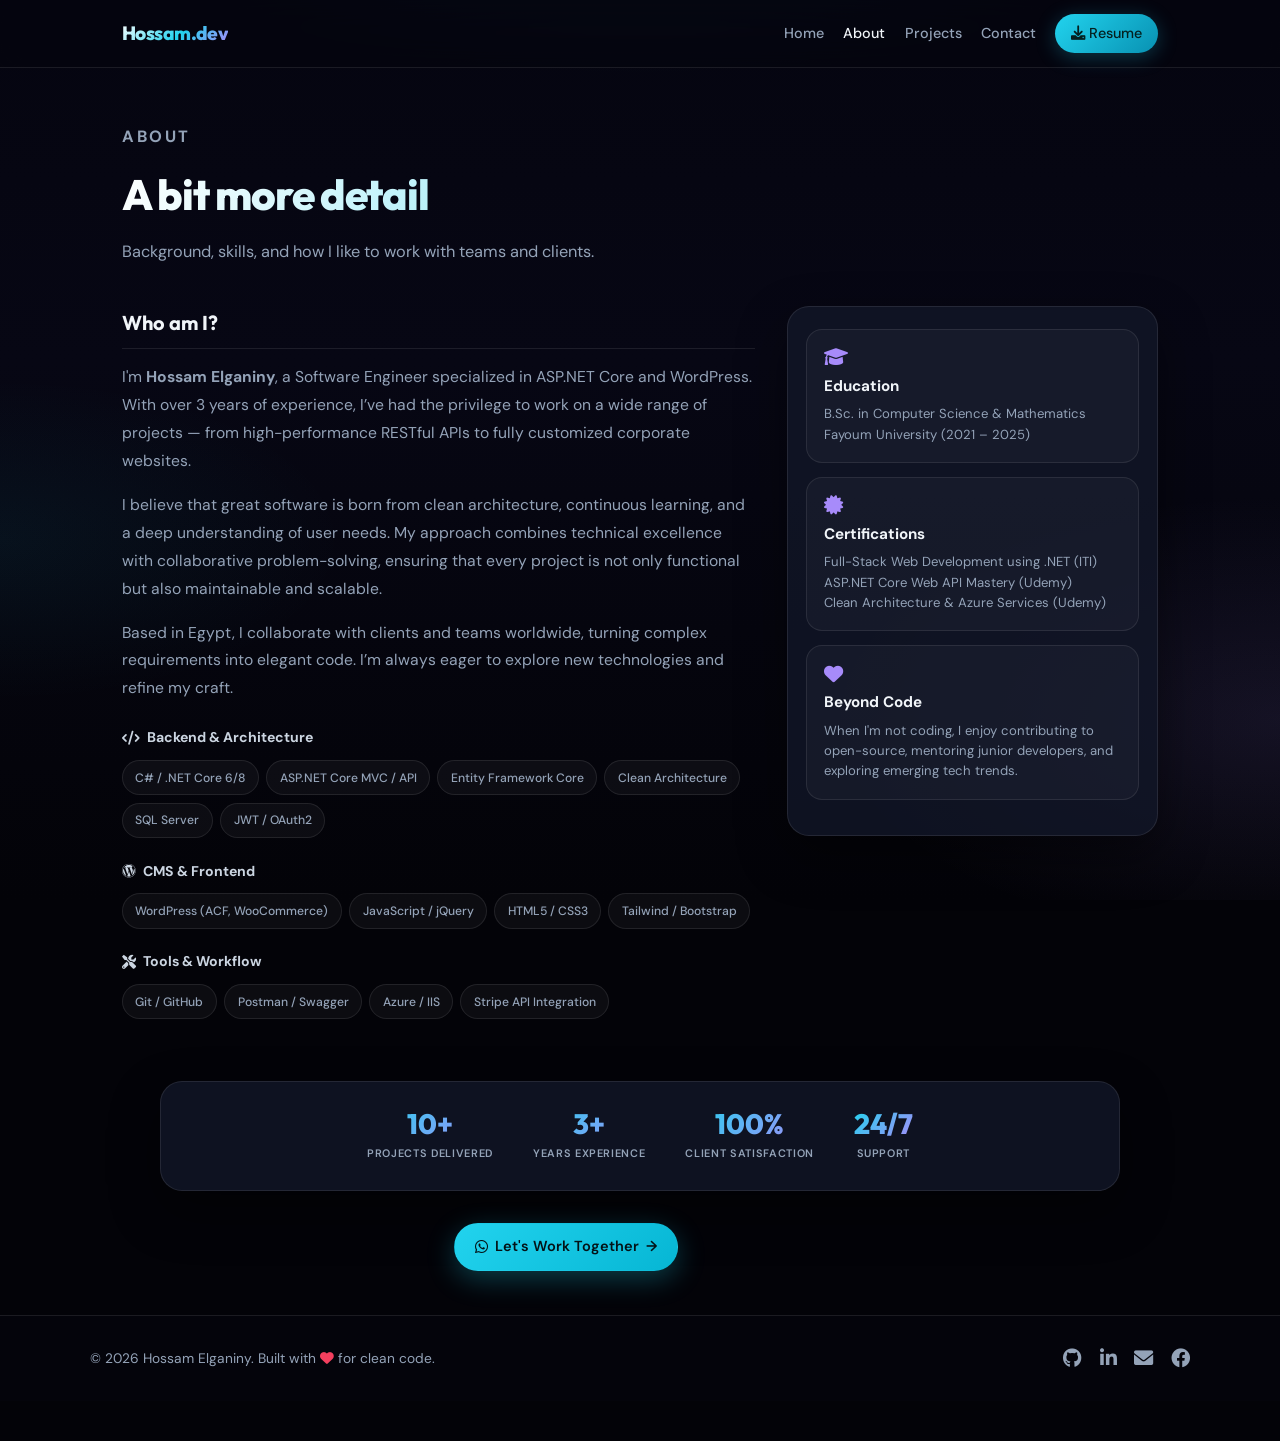
==== about.html @ ca4c798a "Add animations and canvas background effects with responsive styles - Implement scroll-triggered rev" ====
<!DOCTYPE html>
<html lang="en">
<head>
  <meta charset="UTF-8">
  <meta name="viewport" content="width=device-width, initial-scale=1.0, viewport-fit=cover">
  <title>Hossam Elganiny | About Me – Software Engineer</title>
  <link href="https://fonts.googleapis.com/css2?family=DM+Sans:ital,opsz,wght@0,9..40,400;0,9..40,500;0,9..40,600;0,9..40,700&family=Outfit:wght@400;500;600;700;800&display=swap" rel="stylesheet">
  <link rel="stylesheet" href="https://cdnjs.cloudflare.com/ajax/libs/font-awesome/6.0.0-beta3/css/all.min.css">
  <link rel="stylesheet" href="styles.css">
</head>
<body>

<div id="ambient-layer">
  <canvas id="bg-canvas" aria-hidden="true"></canvas>
  <div class="ambient-gradient"></div>
</div>

<!-- Navigation Bar -->
<nav class="navbar" aria-label="Main">
  <div class="nav-container">
    <div class="logo"><a href="index.html">Hossam.dev</a></div>
    <div class="nav-links">
      <a href="index.html">Home</a>
      <a href="about.html" class="active">About</a>
      <a href="index.html#projects">Projects</a>
      <a href="index.html#contact">Contact</a>
      <a href="#" class="resume-btn" id="resumeNavBtn"><i class="fas fa-download" aria-hidden="true"></i> Resume</a>
    </div>
  </div>
</nav>

<main>

<!-- Page Header -->
<header class="page-header shell reveal">
  <p class="hero-kicker">About</p>
  <h1>A bit more detail</h1>
  <p>Background, skills, and how I like to work with teams and clients.</p>
</header>

<!-- Main About Section (Split Layout) -->
<div class="about-page-wrap shell reveal">
  <div class="about-text">
    <h2>Who am I?</h2>
    <p>I'm <strong>Hossam Elganiny</strong>, a Software Engineer specialized in ASP.NET Core and WordPress. With over 3 years of experience, I’ve had the privilege to work on a wide range of projects — from high-performance RESTful APIs to fully customized corporate websites.</p>
    <p>I believe that great software is born from clean architecture, continuous learning, and a deep understanding of user needs. My approach combines technical excellence with collaborative problem-solving, ensuring that every project is not only functional but also maintainable and scalable.</p>
    <p>Based in Egypt, I collaborate with clients and teams worldwide, turning complex requirements into elegant code. I’m always eager to explore new technologies and refine my craft.</p>
    
    <div class="skills-section">
      <div class="skill-category">
        <h3><i class="fas fa-code"></i> Backend & Architecture</h3>
        <div class="skill-tags">
          <span class="skill-tag">C# / .NET Core 6/8</span>
          <span class="skill-tag">ASP.NET Core MVC / API</span>
          <span class="skill-tag">Entity Framework Core</span>
          <span class="skill-tag">Clean Architecture</span>
          <span class="skill-tag">SQL Server</span>
          <span class="skill-tag">JWT / OAuth2</span>
        </div>
      </div>
      <div class="skill-category">
        <h3><i class="fab fa-wordpress"></i> CMS & Frontend</h3>
        <div class="skill-tags">
          <span class="skill-tag">WordPress (ACF, WooCommerce)</span>
          <span class="skill-tag">JavaScript / jQuery</span>
          <span class="skill-tag">HTML5 / CSS3</span>
          <span class="skill-tag">Tailwind / Bootstrap</span>
        </div>
      </div>
      <div class="skill-category">
        <h3><i class="fas fa-tools"></i> Tools & Workflow</h3>
        <div class="skill-tags">
          <span class="skill-tag">Git / GitHub</span>
          <span class="skill-tag">Postman / Swagger</span>
          <span class="skill-tag">Azure / IIS</span>
          <span class="skill-tag">Stripe API Integration</span>
        </div>
      </div>
    </div>
  </div>

  <!-- Sidebar (Quick Info) -->
  <div class="about-sidebar">
    <div class="info-card">
      <i class="fas fa-graduation-cap"></i>
      <h4>Education</h4>
      <p>B.Sc. in Computer Science & Mathematics<br>Fayoum University (2021 – 2025)</p>
    </div>
    <div class="info-card">
      <i class="fas fa-certificate"></i>
      <h4>Certifications</h4>
      <p>Full-Stack Web Development using .NET (ITI)<br>ASP.NET Core Web API Mastery (Udemy)<br>Clean Architecture & Azure Services (Udemy)</p>
    </div>
    <div class="info-card">
      <i class="fas fa-heart"></i>
      <h4>Beyond Code</h4>
      <p>When I'm not coding, I enjoy contributing to open-source, mentoring junior developers, and exploring emerging tech trends.</p>
    </div>
  </div>
</div>

<!-- Stats -->
<div class="shell reveal">
<div class="stats-about">
  <div class="stat-about-item"><span class="stat-number">10+</span><div class="stat-label">Projects Delivered</div></div>
  <div class="stat-about-item"><span class="stat-number">3+</span><div class="stat-label">Years Experience</div></div>
  <div class="stat-about-item"><span class="stat-number">100%</span><div class="stat-label">Client Satisfaction</div></div>
  <div class="stat-about-item"><span class="stat-number">24/7</span><div class="stat-label">Support</div></div>
</div>
</div>

<!-- Call to Action -->
<div class="cta-about shell reveal">
  <a href="https://wa.me/+201200396844" class="btn btn-primary" target="_blank" rel="noopener noreferrer"><i class="fab fa-whatsapp" aria-hidden="true"></i> Let's Work Together <span aria-hidden="true">→</span></a>
</div>

<!-- Footer -->
<footer class="footer-minimal">
  <div class="footer-content">
    <p>© 2026 Hossam Elganiny. Built with <i class="fas fa-heart" style="color:#f43f5e;" aria-hidden="true"></i> for clean code.</p>
    <div class="social-links">
      <a href="https://github.com/hossamElgainy" target="_blank"><i class="fab fa-github"></i></a>
      <a href="https://www.linkedin.com/in/hossamelganiny/" target="_blank"><i class="fab fa-linkedin-in"></i></a>
      <a href="mailto:hossamelsayed676@gmail.com"><i class="fas fa-envelope"></i></a>
      <a href="https://web.facebook.com/hossam.elganiny.56" target="_blank"><i class="fab fa-facebook"></i></a>
    </div>
  </div>
</footer>

</main>

<script>
  document.getElementById('resumeNavBtn')?.addEventListener('click', (e) => {
    e.preventDefault();
    alert("Resume download would start here. (Add your PDF file)");
  });
</script>
<script src="canvas-bg.js" defer></script>
<script src="animations.js" defer></script>
</body>
</html>
---- styles.css ----
/* ===== Dark portfolio + canvas ambient + motion ===== */
:root {
  --void: #030308;
  --bg: #06060f;
  --bg-elevated: #0c1020;
  --surface: rgba(255, 255, 255, 0.04);
  --surface-strong: rgba(18, 22, 40, 0.82);
  --border: rgba(255, 255, 255, 0.09);
  --border-glow: rgba(56, 189, 248, 0.28);
  --text: #f1f5f9;
  --text-body: #cbd5e1;
  --text-muted: #94a3b8;
  --accent: #22d3ee;
  --accent-2: #a78bfa;
  --accent-hover: #06b6d4;
  --accent-dim: rgba(34, 211, 238, 0.12);
  --danger: #fb7185;
  --radius: 16px;
  --radius-lg: 22px;
  --radius-xl: 28px;
  --radius-pill: 999px;
  --font-display: "Outfit", system-ui, sans-serif;
  --font-sans: "DM Sans", system-ui, sans-serif;
  --max-page: 1100px;
  --max-wide: 1180px;
  --section-pad: clamp(3rem, 8vw, 5rem);
  --ease-out: cubic-bezier(0.22, 1, 0.36, 1);
  --shadow-glass: 0 20px 50px rgba(0, 0, 0, 0.45);
}

*,
*::before,
*::after {
  margin: 0;
  padding: 0;
  box-sizing: border-box;
}

html {
  scroll-behavior: smooth;
}

@media (prefers-reduced-motion: reduce) {
  html {
    scroll-behavior: auto;
  }
}

body {
  font-family: var(--font-sans);
  color: var(--text-body);
  line-height: 1.65;
  font-size: 16px;
  overflow-x: hidden;
  min-height: 100vh;
  padding-bottom: 2.5rem;
  background: var(--void);
  -webkit-font-smoothing: antialiased;
}

/* Ambient stack: canvas + vignette (below all UI) */
#ambient-layer {
  position: fixed;
  inset: 0;
  z-index: 0;
  pointer-events: none;
  overflow: hidden;
}

#bg-canvas {
  display: block;
  width: 100%;
  height: 100%;
}

.ambient-gradient {
  position: absolute;
  inset: 0;
  background:
    radial-gradient(ellipse 100% 70% at 50% -30%, rgba(34, 211, 238, 0.14), transparent 55%),
    radial-gradient(ellipse 70% 50% at 100% 80%, rgba(167, 139, 250, 0.1), transparent 50%),
    radial-gradient(ellipse 60% 40% at 0% 60%, rgba(34, 211, 238, 0.06), transparent 45%),
    linear-gradient(180deg, #050510 0%, #070714 40%, #030308 100%);
}

body > *:not(#ambient-layer) {
  position: relative;
  z-index: 1;
}

::-webkit-scrollbar {
  width: 9px;
}
::-webkit-scrollbar-track {
  background: #0c0c14;
}
::-webkit-scrollbar-thumb {
  background: #334155;
  border-radius: 8px;
}
::-webkit-scrollbar-thumb:hover {
  background: #475569;
}

:focus-visible {
  outline: 2px solid var(--accent);
  outline-offset: 3px;
}

.visually-hidden {
  position: absolute;
  width: 1px;
  height: 1px;
  padding: 0;
  margin: -1px;
  overflow: hidden;
  clip: rect(0, 0, 0, 0);
  white-space: nowrap;
  border: 0;
}

.shell {
  max-width: var(--max-page);
  margin: 0 auto;
  padding-left: clamp(1.15rem, 4vw, 2rem);
  padding-right: clamp(1.15rem, 4vw, 2rem);
}

/* ---------- Scroll reveal ---------- */
.reveal {
  opacity: 0;
  transform: translate3d(0, 36px, 0) scale(0.985);
  filter: blur(8px);
  transition:
    opacity 0.85s var(--ease-out),
    transform 0.85s var(--ease-out),
    filter 0.65s var(--ease-out);
  will-change: opacity, transform, filter;
}

.reveal.is-visible {
  opacity: 1;
  transform: translate3d(0, 0, 0) scale(1);
  filter: blur(0);
}

@media (prefers-reduced-motion: reduce) {
  .reveal {
    opacity: 1;
    transform: none;
    filter: none;
    transition: none;
  }
}

/* ---------- Nav ---------- */
.navbar {
  position: sticky;
  top: 0;
  z-index: 100;
  background: rgba(6, 6, 15, 0.65);
  backdrop-filter: blur(16px);
  -webkit-backdrop-filter: blur(16px);
  border-bottom: 1px solid var(--border);
  transition: background 0.35s ease, box-shadow 0.35s ease, border-color 0.35s ease;
}

.navbar.navbar--scrolled {
  background: rgba(5, 5, 12, 0.88);
  box-shadow: 0 12px 40px rgba(0, 0, 0, 0.35);
  border-bottom-color: rgba(255, 255, 255, 0.06);
}

.nav-container {
  max-width: var(--max-page);
  margin: 0 auto;
  padding: 0.9rem clamp(1.15rem, 4vw, 2rem);
  display: flex;
  justify-content: space-between;
  align-items: center;
  flex-wrap: wrap;
  gap: 0.75rem;
}

.logo a {
  font-family: var(--font-display);
  font-size: 1.2rem;
  font-weight: 800;
  letter-spacing: -0.03em;
  background: linear-gradient(135deg, #fff 0%, var(--accent) 55%, var(--accent-2) 100%);
  -webkit-background-clip: text;
  background-clip: text;
  color: transparent;
  text-decoration: none;
}

.logo a:hover {
  filter: brightness(1.08);
}

.nav-links {
  display: flex;
  gap: 0.25rem 1.2rem;
  align-items: center;
  flex-wrap: wrap;
}

.nav-links a {
  color: var(--text-muted);
  text-decoration: none;
  font-weight: 500;
  font-size: 0.9rem;
  transition: color 0.2s ease;
}

.nav-links a:hover,
.nav-links a.active {
  color: var(--text);
}

.resume-btn {
  background: linear-gradient(135deg, var(--accent), #0891b2);
  padding: 0.45rem 1rem;
  border-radius: var(--radius-pill);
  color: #04201f !important;
  font-weight: 700;
  font-size: 0.82rem;
  box-shadow: 0 4px 20px rgba(34, 211, 238, 0.25);
  transition: transform 0.2s ease, filter 0.2s ease;
}

.resume-btn:hover {
  filter: brightness(1.08);
  transform: translateY(-1px);
}

/* ---------- Sections ---------- */
.page-section {
  padding: var(--section-pad) 0;
}

.page-section--alt {
  background: linear-gradient(180deg, rgba(255, 255, 255, 0.02), transparent);
  border-top: 1px solid var(--border);
  border-bottom: 1px solid var(--border);
}

.page-section--hero {
  padding: clamp(2.75rem, 9vw, 5rem) 0 clamp(2rem, 6vw, 3.5rem);
}

.section-head {
  margin-bottom: 1.85rem;
  max-width: 40rem;
}

.section-head h2 {
  font-family: var(--font-display);
  font-size: clamp(1.4rem, 2.8vw, 1.85rem);
  font-weight: 700;
  letter-spacing: -0.03em;
  color: var(--text);
  margin-bottom: 0.5rem;
}

.section-desc {
  font-size: 1rem;
  color: var(--text-muted);
  line-height: 1.65;
}

/* ---------- Hero ---------- */
.hero-modern {
  position: relative;
  border-bottom: 1px solid var(--border);
  animation: hero-enter 0.9s var(--ease-out) both;
}

@keyframes hero-enter {
  from {
    opacity: 0;
    transform: translate3d(0, 24px, 0);
    filter: blur(6px);
  }
  to {
    opacity: 1;
    transform: translate3d(0, 0, 0);
    filter: blur(0);
  }
}

@media (prefers-reduced-motion: reduce) {
  .hero-modern {
    animation: none;
  }
}

.hero-modern::after {
  content: "";
  position: absolute;
  left: 50%;
  bottom: 0;
  transform: translateX(-50%);
  width: min(90%, 520px);
  height: 1px;
  background: linear-gradient(90deg, transparent, var(--border-glow), transparent);
  opacity: 0.8;
}

.hero-inner {
  display: flex;
  flex-direction: column;
  gap: clamp(1.75rem, 4vw, 2.75rem);
}

.hero-kicker {
  font-size: 0.75rem;
  font-weight: 700;
  letter-spacing: 0.16em;
  text-transform: uppercase;
  color: var(--accent);
  margin-bottom: 0.75rem;
  animation: pulse-soft 3.5s ease-in-out infinite;
}

@keyframes pulse-soft {
  0%,
  100% {
    opacity: 0.85;
  }
  50% {
    opacity: 1;
  }
}

@media (prefers-reduced-motion: reduce) {
  .hero-kicker {
    animation: none;
  }
}

.hero-content {
  max-width: 38rem;
}

.hero-content h1 {
  font-family: var(--font-display);
  font-size: clamp(2.15rem, 6vw, 3.15rem);
  font-weight: 800;
  line-height: 1.08;
  letter-spacing: -0.04em;
  margin-bottom: 0.75rem;
  background: linear-gradient(120deg, #ffffff 0%, #cffafe 35%, #e9d5ff 90%);
  -webkit-background-clip: text;
  background-clip: text;
  color: transparent;
}

.wave {
  display: inline-block;
  animation: wave-animation 2.4s ease-in-out infinite;
}

@keyframes wave-animation {
  0% {
    transform: rotate(0deg);
  }
  25% {
    transform: rotate(14deg);
  }
  50% {
    transform: rotate(-8deg);
  }
  75% {
    transform: rotate(6deg);
  }
  100% {
    transform: rotate(0deg);
  }
}

@media (prefers-reduced-motion: reduce) {
  .wave {
    animation: none;
  }
}

.title-highlight {
  font-size: clamp(1.02rem, 2vw, 1.2rem);
  color: var(--text-body);
  font-weight: 500;
  margin-bottom: 1rem;
  max-width: 34rem;
}

.hero-description {
  font-size: 1.02rem;
  color: var(--text-muted);
  max-width: 36rem;
  margin-bottom: 1.6rem;
  line-height: 1.75;
}

.cta-group {
  display: flex;
  gap: 0.65rem;
  flex-wrap: wrap;
  align-items: center;
}

.btn {
  padding: 0.7rem 1.25rem;
  border-radius: var(--radius-pill);
  font-weight: 600;
  text-decoration: none;
  transition: transform 0.2s ease, box-shadow 0.25s ease, border-color 0.2s ease, background 0.2s ease;
  display: inline-flex;
  align-items: center;
  gap: 0.45rem;
  cursor: pointer;
  border: 1px solid transparent;
  font-family: inherit;
  font-size: 0.91rem;
}

.btn-primary {
  background: linear-gradient(135deg, var(--accent), #06b6d4);
  color: #041216;
  box-shadow: 0 8px 28px rgba(34, 211, 238, 0.28);
}

.btn-primary:hover {
  transform: translateY(-2px);
  box-shadow: 0 14px 36px rgba(34, 211, 238, 0.35);
}

.btn-secondary {
  background: var(--surface-strong);
  color: var(--text);
  border-color: var(--border);
  backdrop-filter: blur(10px);
}

.btn-secondary:hover {
  border-color: var(--border-glow);
  color: var(--accent);
}

.stats-bar {
  display: grid;
  grid-template-columns: repeat(3, 1fr);
  gap: 0.85rem;
  max-width: 38rem;
}

.stat-item {
  background: var(--surface);
  border: 1px solid var(--border);
  border-radius: var(--radius);
  padding: 1rem 1.05rem;
  backdrop-filter: blur(12px);
  transition: border-color 0.25s ease, transform 0.25s ease;
}

.stat-item:hover {
  border-color: rgba(34, 211, 238, 0.35);
  transform: translateY(-2px);
}

.stat-number {
  font-family: var(--font-display);
  font-size: 1.55rem;
  font-weight: 800;
  background: linear-gradient(135deg, var(--accent), var(--accent-2));
  -webkit-background-clip: text;
  background-clip: text;
  color: transparent;
  display: block;
  line-height: 1.15;
}

.stat-label {
  font-size: 0.68rem;
  font-weight: 600;
  color: var(--text-muted);
  letter-spacing: 0.08em;
  text-transform: uppercase;
  margin-top: 0.35rem;
}

/* ---------- Filters & projects ---------- */
.filters {
  display: flex;
  flex-wrap: wrap;
  gap: 0.5rem;
  margin-bottom: 1.5rem;
}

.filter-btn {
  background: var(--surface-strong);
  padding: 0.45rem 0.95rem;
  font-size: 0.82rem;
  font-weight: 600;
  border-radius: var(--radius-pill);
  color: var(--text-muted);
  cursor: pointer;
  transition: background 0.2s ease, color 0.2s ease, border-color 0.2s ease, transform 0.15s ease;
  font-family: inherit;
  border: 1px solid var(--border);
}

.filter-btn i {
  margin-right: 0.35rem;
}

.filter-btn.active {
  background: var(--accent-dim);
  color: var(--accent);
  border-color: rgba(34, 211, 238, 0.45);
  box-shadow: 0 0 24px rgba(34, 211, 238, 0.12);
}

.filter-btn:hover:not(.active) {
  color: var(--text);
  border-color: rgba(255, 255, 255, 0.14);
}

.projects-grid {
  display: grid;
  grid-template-columns: repeat(auto-fill, minmax(272px, 1fr));
  gap: 1.25rem;
}

.project-card {
  background: var(--surface-strong);
  border-radius: var(--radius-lg);
  overflow: hidden;
  border: 1px solid var(--border);
  transition: transform 0.3s var(--ease-out), box-shadow 0.35s ease, border-color 0.25s ease;
  cursor: pointer;
  backdrop-filter: blur(14px);
  box-shadow: var(--shadow-glass);
}

.project-card:hover {
  transform: translateY(-6px);
  border-color: rgba(34, 211, 238, 0.35);
  box-shadow: 0 24px 60px rgba(0, 0, 0, 0.55), 0 0 0 1px rgba(34, 211, 238, 0.12);
}

.card-img {
  width: 100%;
  height: 200px;
  object-fit: cover;
  transition: transform 0.45s var(--ease-out);
}

.project-card:hover .card-img {
  transform: scale(1.05);
}

.card-info {
  padding: 1.05rem 1.1rem 1.15rem;
}

.project-header {
  display: flex;
  justify-content: space-between;
  align-items: flex-start;
  flex-wrap: wrap;
  gap: 0.5rem;
  margin-bottom: 0.35rem;
}

.card-info h3 {
  font-family: var(--font-display);
  font-size: 1.12rem;
  font-weight: 700;
  letter-spacing: -0.02em;
  color: var(--text);
}

.project-bio {
  color: var(--text-muted);
  font-size: 0.86rem;
  line-height: 1.55;
  margin: 0.45rem 0 0.9rem;
}

.card-footer {
  display: flex;
  justify-content: flex-start;
}

.project-demo-btn {
  background: transparent;
  border: none;
  color: var(--accent);
  font-weight: 600;
  display: inline-flex;
  align-items: center;
  gap: 0.35rem;
  cursor: pointer;
  padding: 0.35rem 0;
  font-size: 0.84rem;
  transition: gap 0.2s ease, color 0.2s ease;
  font-family: inherit;
}

.project-demo-btn:hover {
  color: var(--text);
  gap: 0.55rem;
}

.category-tags {
  display: flex;
  flex-wrap: wrap;
  gap: 0.35rem;
}

.cat-badge {
  background: rgba(255, 255, 255, 0.05);
  padding: 0.22rem 0.55rem;
  border-radius: var(--radius-pill);
  font-size: 0.62rem;
  font-weight: 700;
  letter-spacing: 0.06em;
  text-transform: uppercase;
  color: var(--text-muted);
  border: 1px solid var(--border);
}

.cat-badge.wordpress {
  border-left: 2px solid #fb923c;
}

.empty-state {
  grid-column: 1 / -1;
  text-align: center;
  padding: 3rem 1rem;
  color: var(--text-muted);
  font-size: 0.95rem;
}

/* ---------- About (home) ---------- */
.about-text p {
  font-size: 1.02rem;
  color: var(--text-muted);
  margin-bottom: 1rem;
  line-height: 1.78;
  max-width: 42rem;
}

.tech-stack {
  display: flex;
  flex-wrap: wrap;
  gap: 0.5rem;
  margin-top: 1.35rem;
}

.tech-stack span {
  background: var(--surface);
  padding: 0.38rem 0.85rem;
  border-radius: var(--radius-pill);
  font-size: 0.78rem;
  font-weight: 500;
  color: var(--text-body);
  border: 1px solid var(--border);
}

/* ---------- CTA ---------- */
.cta-card {
  background: linear-gradient(145deg, rgba(34, 211, 238, 0.08), rgba(167, 139, 250, 0.06));
  border-radius: var(--radius-xl);
  padding: clamp(1.65rem, 4vw, 2.15rem) clamp(1.35rem, 3vw, 1.85rem);
  border: 1px solid rgba(255, 255, 255, 0.1);
  box-shadow: var(--shadow-glass);
  backdrop-filter: blur(16px);
  position: relative;
  overflow: hidden;
}

.cta-card::before {
  content: "";
  position: absolute;
  inset: -40% -20%;
  background: radial-gradient(circle at 30% 30%, rgba(34, 211, 238, 0.15), transparent 45%);
  pointer-events: none;
}

.cta-card h3,
.cta-card p,
.cta-card .cta-actions {
  position: relative;
  z-index: 1;
}

.cta-card h3 {
  font-family: var(--font-display);
  font-size: clamp(1.25rem, 2.6vw, 1.55rem);
  font-weight: 700;
  margin-bottom: 0.5rem;
  color: var(--text);
}

.cta-card p {
  font-size: 0.98rem;
  color: var(--text-muted);
  margin-bottom: 1.2rem;
  line-height: 1.65;
  max-width: 30rem;
}

.cta-actions {
  display: flex;
  gap: 0.65rem;
  flex-wrap: wrap;
}

.btn-outline-light {
  background: rgba(0, 0, 0, 0.25);
  border: 1px solid var(--border);
  color: var(--text);
}

.btn-outline-light:hover {
  border-color: var(--accent);
  color: var(--accent);
}

/* ---------- About page ---------- */
.page-header {
  padding-top: clamp(2rem, 6vw, 3.5rem);
  padding-bottom: 0.5rem;
}

.page-header h1 {
  font-family: var(--font-display);
  font-size: clamp(1.85rem, 4.5vw, 2.65rem);
  font-weight: 800;
  letter-spacing: -0.03em;
  margin-bottom: 0.6rem;
  background: linear-gradient(120deg, #fff, var(--accent));
  -webkit-background-clip: text;
  background-clip: text;
  color: transparent;
}

.page-header p {
  color: var(--text-muted);
  font-size: 1.02rem;
  max-width: 38rem;
  line-height: 1.65;
}

.page-header .hero-kicker {
  margin-bottom: 0.55rem;
}

.about-page-wrap {
  margin: 2rem auto 2.5rem;
  display: flex;
  flex-wrap: wrap;
  gap: 2rem;
  align-items: flex-start;
}

.about-page-wrap .about-text {
  flex: 2;
  min-width: 280px;
}

.about-page-wrap .about-text h2 {
  font-family: var(--font-display);
  font-size: 1.25rem;
  font-weight: 700;
  margin-bottom: 0.9rem;
  color: var(--text);
  padding-bottom: 0.55rem;
  border-bottom: 1px solid var(--border);
}

.about-page-wrap .about-text p {
  margin-bottom: 1rem;
  color: var(--text-muted);
  font-size: 0.98rem;
  line-height: 1.78;
}

.about-sidebar {
  flex: 1.05;
  min-width: 260px;
  background: var(--surface-strong);
  border-radius: var(--radius-lg);
  padding: 1.35rem 1.15rem;
  border: 1px solid var(--border);
  backdrop-filter: blur(14px);
  box-shadow: var(--shadow-glass);
}

.skills-section {
  margin-top: 1.5rem;
}

.skill-category {
  margin-bottom: 1.35rem;
}

.skill-category h3 {
  font-size: 0.88rem;
  font-weight: 700;
  margin-bottom: 0.65rem;
  display: flex;
  align-items: center;
  gap: 0.45rem;
  color: var(--text-body);
}

.skill-tags {
  display: flex;
  flex-wrap: wrap;
  gap: 0.45rem;
}

.skill-tag {
  background: rgba(255, 255, 255, 0.04);
  padding: 0.42rem 0.78rem;
  border-radius: var(--radius-pill);
  font-size: 0.76rem;
  font-weight: 500;
  transition: background 0.2s ease, color 0.2s ease, border-color 0.2s ease;
  border: 1px solid var(--border);
  color: var(--text-muted);
}

.skill-tag:hover {
  background: var(--accent-dim);
  color: var(--accent);
  border-color: rgba(34, 211, 238, 0.35);
}

.info-card {
  background: rgba(255, 255, 255, 0.03);
  border-radius: var(--radius);
  padding: 1.05rem;
  margin-bottom: 0.85rem;
  border: 1px solid var(--border);
  transition: border-color 0.25s ease, transform 0.2s ease;
}

.info-card:hover {
  border-color: rgba(167, 139, 250, 0.35);
  transform: translateY(-2px);
}

.info-card i {
  font-size: 1.2rem;
  color: var(--accent-2);
  margin-bottom: 0.45rem;
}

.info-card h4 {
  font-size: 0.95rem;
  margin-bottom: 0.35rem;
  font-weight: 700;
  color: var(--text);
}

.info-card p {
  font-size: 0.82rem;
  color: var(--text-muted);
  line-height: 1.55;
}

.stats-about {
  background: var(--surface-strong);
  border-radius: var(--radius-lg);
  padding: 1.65rem 1.35rem;
  margin: 0 auto 2rem;
  max-width: 960px;
  text-align: center;
  display: flex;
  justify-content: center;
  gap: clamp(1rem, 4vw, 2.5rem);
  flex-wrap: wrap;
  border: 1px solid var(--border);
  backdrop-filter: blur(12px);
  box-shadow: var(--shadow-glass);
}

.stat-about-item .stat-number {
  font-family: var(--font-display);
  font-size: 1.75rem;
  font-weight: 800;
  background: linear-gradient(135deg, var(--accent), var(--accent-2));
  -webkit-background-clip: text;
  background-clip: text;
  color: transparent;
}

.stat-about-item .stat-label {
  text-transform: uppercase;
  letter-spacing: 0.06em;
  font-size: 0.68rem;
  margin-top: 0.3rem;
  color: var(--text-muted);
}

.cta-about {
  text-align: center;
  margin: 0 1rem 2.75rem;
}

/* ---------- Footer ---------- */
.footer-minimal {
  background: rgba(5, 5, 12, 0.92);
  padding: 1.65rem clamp(1.15rem, 4vw, 2rem);
  border-top: 1px solid var(--border);
}

.footer-content {
  max-width: var(--max-page);
  margin: 0 auto;
  display: flex;
  justify-content: space-between;
  align-items: center;
  flex-wrap: wrap;
  gap: 1rem;
}

.footer-content p {
  color: var(--text-muted);
  font-size: 0.86rem;
}

.social-links {
  display: flex;
  gap: 1.1rem;
}

.social-links a {
  color: var(--text-muted);
  font-size: 1.2rem;
  transition: color 0.2s ease, transform 0.2s ease;
}

.social-links a:hover {
  color: var(--accent);
  transform: translateY(-2px);
}

/* ---------- Modal ---------- */
.modal-overlay {
  display: none;
  position: fixed;
  top: 0;
  left: 0;
  width: 100%;
  height: 100%;
  background-color: rgba(2, 4, 12, 0.72);
  backdrop-filter: blur(10px);
  justify-content: center;
  align-items: center;
  z-index: 1000;
  padding: 1.25rem;
}

.modal-container {
  background: linear-gradient(165deg, #0f1428, #0a0d18);
  border-radius: var(--radius-xl);
  max-width: 1060px;
  width: 92vw;
  max-height: 90vh;
  overflow-y: auto;
  overflow-x: hidden;
  border: 1px solid rgba(34, 211, 238, 0.22);
  box-shadow: 0 40px 100px rgba(0, 0, 0, 0.65), 0 0 0 1px rgba(255, 255, 255, 0.05);
  animation: modalIn 0.35s var(--ease-out);
}

@keyframes modalIn {
  from {
    opacity: 0;
    transform: translateY(16px) scale(0.98);
  }
  to {
    opacity: 1;
    transform: translateY(0) scale(1);
  }
}

@media (prefers-reduced-motion: reduce) {
  .modal-container {
    animation: none;
  }
}

.modal-header {
  display: flex;
  justify-content: space-between;
  align-items: center;
  padding: 1.15rem 1.35rem 0.75rem;
  border-bottom: 1px solid var(--border);
}

.modal-header h2 {
  font-family: var(--font-display);
  font-size: clamp(1.2rem, 2.6vw, 1.55rem);
  font-weight: 700;
  color: var(--text);
}

.close-modal {
  font-size: 1.85rem;
  line-height: 1;
  cursor: pointer;
  background: none;
  border: none;
  color: var(--text-muted);
  transition: color 0.2s ease, transform 0.2s ease;
}

.close-modal:hover {
  color: var(--danger);
  transform: rotate(90deg);
}

.modal-category {
  padding: 0.75rem 1.35rem 0;
  display: flex;
  gap: 0.45rem;
  flex-wrap: wrap;
}

.slider-area {
  padding: 1rem 1.35rem;
}

.slider-wrapper {
  position: relative;
  background: #050508;
  border-radius: var(--radius-lg);
  overflow: hidden;
  border: 1px solid var(--border);
}

.slider-img {
  width: 100%;
  height: 420px;
  object-fit: contain;
  background: #020206;
  display: block;
}

.slider-btn {
  position: absolute;
  top: 50%;
  transform: translateY(-50%);
  background: rgba(15, 20, 40, 0.92);
  border: 1px solid rgba(34, 211, 238, 0.35);
  font-size: 1.1rem;
  color: var(--text);
  padding: 0.55rem 0.8rem;
  cursor: pointer;
  border-radius: var(--radius-pill);
  transition: background 0.2s ease, border-color 0.2s ease, transform 0.2s ease, color 0.2s ease;
  z-index: 10;
  display: flex;
  align-items: center;
  justify-content: center;
}

.slider-btn.prev {
  left: 0.65rem;
}
.slider-btn.next {
  right: 0.65rem;
}

.slider-btn:hover {
  background: linear-gradient(135deg, var(--accent), #0891b2);
  border-color: transparent;
  color: #041216;
  transform: translateY(-50%) scale(1.04);
}

.image-counter {
  text-align: center;
  margin-top: 0.65rem;
  font-size: 0.8rem;
  color: var(--text-muted);
}

.modal-description {
  padding: 0.4rem 1.35rem 1.45rem;
  font-size: 0.96rem;
  color: var(--text-muted);
}

.modal-description p {
  background: rgba(255, 255, 255, 0.04);
  padding: 1.05rem 1.15rem;
  border-radius: var(--radius);
  border-left: 3px solid var(--accent-2);
  line-height: 1.68;
}

/* ---------- Responsive ---------- */
@media (max-width: 768px) {
  .nav-container {
    flex-direction: column;
    text-align: center;
  }

  .nav-links {
    justify-content: center;
  }

  .stats-bar {
    grid-template-columns: 1fr;
  }

  .projects-grid {
    grid-template-columns: 1fr;
  }

  .slider-img {
    height: auto;
    max-height: 56vh;
  }

  .slider-btn.prev {
    left: 0.35rem;
  }

  .slider-btn.next {
    right: 0.35rem;
  }

  .about-page-wrap {
    flex-direction: column;
  }

  .footer-content {
    justify-content: center;
    text-align: center;
  }
}
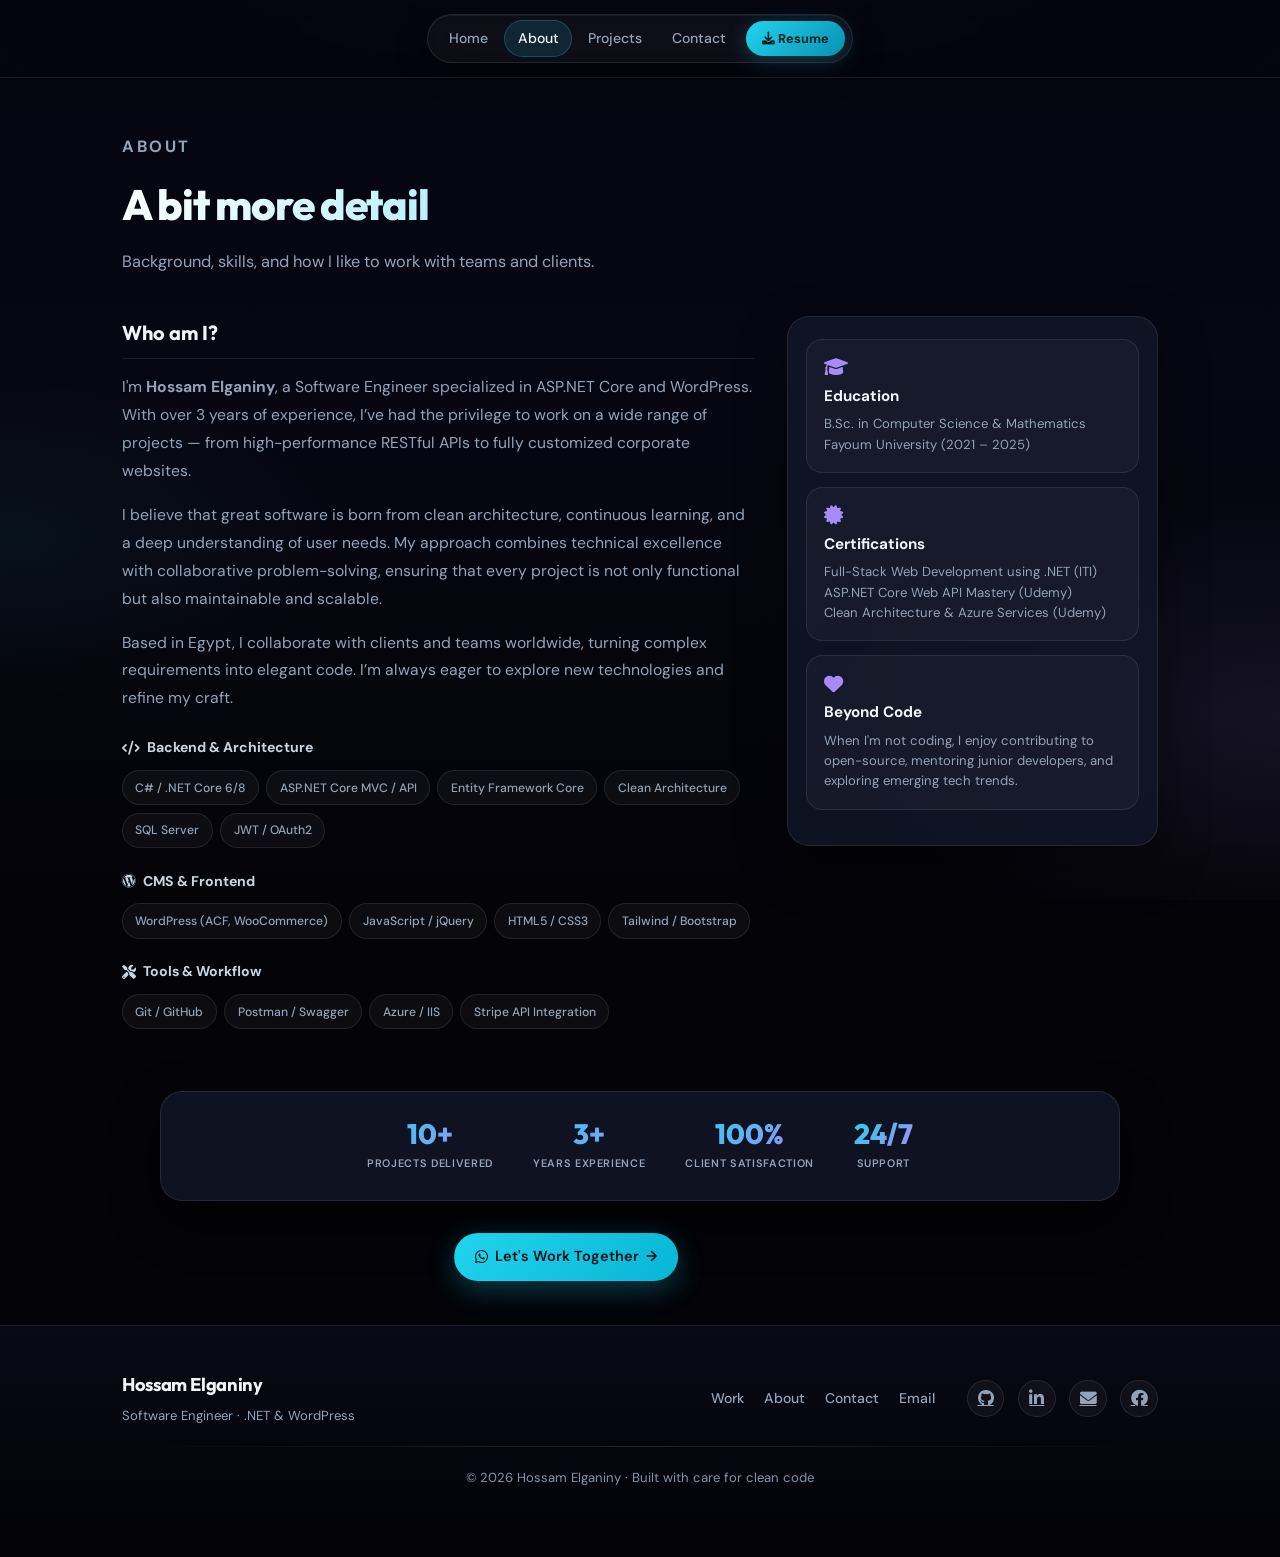
==== commit 5c23b3ea: "Refactor navigation and footer structure for improved layout and responsiveness" ====
--- a/about.html
+++ b/about.html
@@ -17,9 +17,8 @@
 
 <!-- Navigation Bar -->
 <nav class="navbar" aria-label="Main">
-  <div class="nav-container">
-    <div class="logo"><a href="index.html">Hossam.dev</a></div>
-    <div class="nav-links">
+  <div class="nav-container nav-container--center">
+    <div class="nav-pill">
       <a href="index.html">Home</a>
       <a href="about.html" class="active">About</a>
       <a href="index.html#projects">Projects</a>
@@ -114,16 +113,28 @@
   <a href="https://wa.me/+201200396844" class="btn btn-primary" target="_blank" rel="noopener noreferrer"><i class="fab fa-whatsapp" aria-hidden="true"></i> Let's Work Together <span aria-hidden="true">→</span></a>
 </div>
 
-<!-- Footer -->
-<footer class="footer-minimal">
-  <div class="footer-content">
-    <p>© 2026 Hossam Elganiny. Built with <i class="fas fa-heart" style="color:#f43f5e;" aria-hidden="true"></i> for clean code.</p>
-    <div class="social-links">
-      <a href="https://github.com/hossamElgainy" target="_blank"><i class="fab fa-github"></i></a>
-      <a href="https://www.linkedin.com/in/hossamelganiny/" target="_blank"><i class="fab fa-linkedin-in"></i></a>
-      <a href="mailto:hossamelsayed676@gmail.com"><i class="fas fa-envelope"></i></a>
-      <a href="https://web.facebook.com/hossam.elganiny.56" target="_blank"><i class="fab fa-facebook"></i></a>
+<footer class="site-footer">
+  <div class="shell footer-shell">
+    <div class="footer-top">
+      <div class="footer-brand">
+        <span class="footer-brand__name">Hossam Elganiny</span>
+        <span class="footer-brand__tag">Software Engineer · .NET & WordPress</span>
+      </div>
+      <nav class="footer-links" aria-label="Footer">
+        <a href="index.html#projects">Work</a>
+        <a href="about.html">About</a>
+        <a href="index.html#contact">Contact</a>
+        <a href="mailto:hossamelsayed676@gmail.com">Email</a>
+      </nav>
+      <div class="social-links footer-social">
+        <a href="https://github.com/hossamElgainy" target="_blank" rel="noopener noreferrer" aria-label="GitHub"><i class="fab fa-github"></i></a>
+        <a href="https://www.linkedin.com/in/hossamelganiny/" target="_blank" rel="noopener noreferrer" aria-label="LinkedIn"><i class="fab fa-linkedin-in"></i></a>
+        <a href="mailto:hossamelsayed676@gmail.com" aria-label="Email"><i class="fas fa-envelope"></i></a>
+        <a href="https://web.facebook.com/hossam.elganiny.56" target="_blank" rel="noopener noreferrer" aria-label="Facebook"><i class="fab fa-facebook"></i></a>
+      </div>
     </div>
+    <div class="footer-divider" aria-hidden="true"></div>
+    <p class="footer-copy">© 2026 Hossam Elganiny · Built with care for clean code</p>
   </div>
 </footer>
 
--- a/styles.css
+++ b/styles.css
@@ -83,9 +83,13 @@
     linear-gradient(180deg, #050510 0%, #070714 40%, #030308 100%);
 }
 
-body > *:not(#ambient-layer) {
+body > *:not(#ambient-layer):not(#modalOverlay) {
   position: relative;
   z-index: 1;
+}
+
+#modalOverlay.modal-overlay {
+  z-index: 10000;
 }
 
 ::-webkit-scrollbar {
@@ -172,61 +176,67 @@
 }
 
 .nav-container {
-  max-width: var(--max-page);
+  max-width: var(--max-wide);
   margin: 0 auto;
-  padding: 0.9rem clamp(1.15rem, 4vw, 2rem);
-  display: flex;
-  justify-content: space-between;
+  padding: 0.85rem clamp(1.15rem, 4vw, 2rem);
+  display: flex;
+  justify-content: center;
+  align-items: center;
+}
+
+.nav-container--center {
+  justify-content: center;
+}
+
+.nav-pill {
+  display: flex;
   align-items: center;
   flex-wrap: wrap;
-  gap: 0.75rem;
-}
-
-.logo a {
-  font-family: var(--font-display);
-  font-size: 1.2rem;
-  font-weight: 800;
-  letter-spacing: -0.03em;
-  background: linear-gradient(135deg, #fff 0%, var(--accent) 55%, var(--accent-2) 100%);
-  -webkit-background-clip: text;
-  background-clip: text;
-  color: transparent;
-  text-decoration: none;
-}
-
-.logo a:hover {
-  filter: brightness(1.08);
-}
-
-.nav-links {
-  display: flex;
-  gap: 0.25rem 1.2rem;
-  align-items: center;
-  flex-wrap: wrap;
-}
-
-.nav-links a {
+  justify-content: center;
+  gap: 0.2rem 0.15rem;
+  padding: 0.35rem 0.45rem;
+  background: rgba(255, 255, 255, 0.04);
+  border: 1px solid var(--border);
+  border-radius: var(--radius-pill);
+  backdrop-filter: blur(12px);
+  box-shadow: 0 8px 32px rgba(0, 0, 0, 0.25), inset 0 1px 0 rgba(255, 255, 255, 0.06);
+}
+
+.nav-pill > a:not(.resume-btn) {
   color: var(--text-muted);
   text-decoration: none;
   font-weight: 500;
-  font-size: 0.9rem;
-  transition: color 0.2s ease;
-}
-
-.nav-links a:hover,
-.nav-links a.active {
+  font-size: 0.88rem;
+  padding: 0.42rem 0.85rem;
+  border-radius: var(--radius-pill);
+  transition: color 0.2s ease, background 0.2s ease;
+}
+
+.nav-pill > a:not(.resume-btn):hover {
   color: var(--text);
+  background: rgba(255, 255, 255, 0.06);
+}
+
+.nav-pill > a:not(.resume-btn).active {
+  color: var(--text);
+  background: rgba(34, 211, 238, 0.12);
+  box-shadow: inset 0 0 0 1px rgba(34, 211, 238, 0.25);
+}
+
+.nav-pill .resume-btn {
+  margin-left: 0.25rem;
 }
 
 .resume-btn {
   background: linear-gradient(135deg, var(--accent), #0891b2);
-  padding: 0.45rem 1rem;
+  padding: 0.42rem 1rem;
   border-radius: var(--radius-pill);
   color: #04201f !important;
   font-weight: 700;
-  font-size: 0.82rem;
+  font-size: 0.8rem;
   box-shadow: 0 4px 20px rgba(34, 211, 238, 0.25);
   transition: transform 0.2s ease, filter 0.2s ease;
+  text-decoration: none;
 }
 
 .resume-btn:hover {
@@ -252,6 +262,13 @@
 .section-head {
   margin-bottom: 1.85rem;
   max-width: 40rem;
+}
+
+.section-head--center {
+  margin-left: auto;
+  margin-right: auto;
+  text-align: center;
+  max-width: 42rem;
 }
 
 .section-head h2 {
@@ -311,6 +328,31 @@
   display: flex;
   flex-direction: column;
   gap: clamp(1.75rem, 4vw, 2.75rem);
+}
+
+.hero-inner--center {
+  align-items: center;
+  text-align: center;
+}
+
+.hero-inner--center .hero-content {
+  margin-left: auto;
+  margin-right: auto;
+}
+
+.hero-inner--center .title-highlight,
+.hero-inner--center .hero-description {
+  margin-left: auto;
+  margin-right: auto;
+}
+
+.hero-inner--center .cta-group {
+  justify-content: center;
+}
+
+.hero-inner--center .stats-bar {
+  margin-left: auto;
+  margin-right: auto;
 }
 
 .hero-kicker {
@@ -489,11 +531,27 @@
 }
 
 /* ---------- Filters & projects ---------- */
+.shell--projects {
+  display: flex;
+  flex-direction: column;
+  align-items: center;
+  width: 100%;
+}
+
+.shell--projects .projects-grid {
+  width: 100%;
+  max-width: var(--max-wide);
+}
+
 .filters {
   display: flex;
   flex-wrap: wrap;
   gap: 0.5rem;
   margin-bottom: 1.5rem;
+}
+
+.filters--center {
+  justify-content: center;
 }
 
 .filter-btn {
@@ -643,6 +701,92 @@
 }
 
 /* ---------- About (home) ---------- */
+.about-showcase {
+  position: relative;
+  max-width: 880px;
+  margin: 0 auto;
+  padding: 1px;
+  border-radius: var(--radius-xl);
+  background: linear-gradient(135deg, rgba(34, 211, 238, 0.35), rgba(167, 139, 250, 0.28), rgba(34, 211, 238, 0.15));
+}
+
+.about-showcase__glow {
+  position: absolute;
+  inset: -30%;
+  background: radial-gradient(circle at 40% 40%, rgba(34, 211, 238, 0.12), transparent 55%);
+  pointer-events: none;
+  z-index: 0;
+}
+
+.about-showcase__inner {
+  position: relative;
+  z-index: 1;
+  border-radius: calc(var(--radius-xl) - 1px);
+  background: rgba(10, 12, 28, 0.92);
+  border: 1px solid rgba(255, 255, 255, 0.06);
+  backdrop-filter: blur(16px);
+  overflow: hidden;
+}
+
+.about-showcase__grid {
+  display: grid;
+  grid-template-columns: 1.25fr 1fr;
+  gap: clamp(1.5rem, 4vw, 2.5rem);
+  padding: clamp(1.5rem, 4vw, 2.25rem);
+}
+
+.about-showcase__copy p {
+  font-size: 1.02rem;
+  color: var(--text-muted);
+  margin-bottom: 1rem;
+  line-height: 1.78;
+}
+
+.about-showcase__copy p:last-child {
+  margin-bottom: 0;
+}
+
+.about-showcase__aside {
+  padding: 1.15rem 1.2rem;
+  border-radius: var(--radius-lg);
+  background: rgba(255, 255, 255, 0.03);
+  border: 1px solid var(--border);
+  align-self: start;
+}
+
+.about-showcase__label {
+  display: block;
+  font-size: 0.72rem;
+  font-weight: 700;
+  letter-spacing: 0.14em;
+  text-transform: uppercase;
+  color: var(--accent);
+  margin-bottom: 0.85rem;
+}
+
+.tech-stack--showcase {
+  display: flex;
+  flex-wrap: wrap;
+  gap: 0.45rem;
+  margin-top: 0;
+}
+
+.tech-stack--showcase span {
+  background: rgba(34, 211, 238, 0.08);
+  padding: 0.4rem 0.75rem;
+  border-radius: var(--radius-pill);
+  font-size: 0.76rem;
+  font-weight: 500;
+  color: var(--text-body);
+  border: 1px solid rgba(34, 211, 238, 0.15);
+  transition: border-color 0.2s ease, background 0.2s ease;
+}
+
+.tech-stack--showcase span:hover {
+  border-color: rgba(167, 139, 250, 0.35);
+  background: rgba(167, 139, 250, 0.08);
+}
+
 .about-text p {
   font-size: 1.02rem;
   color: var(--text-muted);
@@ -680,6 +824,22 @@
   overflow: hidden;
 }
 
+#contact .cta-card {
+  margin-left: auto;
+  margin-right: auto;
+  max-width: 540px;
+  text-align: center;
+}
+
+#contact .cta-card p {
+  margin-left: auto;
+  margin-right: auto;
+}
+
+#contact .cta-actions {
+  justify-content: center;
+}
+
 .cta-card::before {
   content: "";
   position: absolute;
@@ -912,57 +1072,124 @@
 }
 
 /* ---------- Footer ---------- */
-.footer-minimal {
-  background: rgba(5, 5, 12, 0.92);
-  padding: 1.65rem clamp(1.15rem, 4vw, 2rem);
+.site-footer {
+  background: linear-gradient(180deg, rgba(8, 10, 22, 0.97), rgba(3, 3, 10, 0.99));
+  padding: clamp(2rem, 5vw, 2.75rem) 0 1.75rem;
   border-top: 1px solid var(--border);
-}
-
-.footer-content {
-  max-width: var(--max-page);
-  margin: 0 auto;
-  display: flex;
-  justify-content: space-between;
+  margin-top: auto;
+}
+
+.footer-shell {
+  display: flex;
+  flex-direction: column;
+  gap: 1.25rem;
+}
+
+.footer-top {
+  display: grid;
+  grid-template-columns: 1fr auto auto;
   align-items: center;
+  gap: 1.5rem 2rem;
+}
+
+.footer-brand {
+  display: flex;
+  flex-direction: column;
+  gap: 0.25rem;
+}
+
+.footer-brand__name {
+  font-family: var(--font-display);
+  font-size: 1.15rem;
+  font-weight: 700;
+  letter-spacing: -0.02em;
+  color: var(--text);
+}
+
+.footer-brand__tag {
+  font-size: 0.82rem;
+  color: var(--text-muted);
+}
+
+.footer-links {
+  display: flex;
   flex-wrap: wrap;
-  gap: 1rem;
-}
-
-.footer-content p {
-  color: var(--text-muted);
-  font-size: 0.86rem;
+  gap: 0.65rem 1.25rem;
+  justify-content: center;
+}
+
+.footer-links a {
+  color: var(--text-muted);
+  text-decoration: none;
+  font-size: 0.88rem;
+  font-weight: 500;
+  transition: color 0.2s ease;
+}
+
+.footer-links a:hover {
+  color: var(--accent);
+}
+
+.footer-social.social-links {
+  justify-content: flex-end;
 }
 
 .social-links {
   display: flex;
-  gap: 1.1rem;
+  gap: 0.85rem;
 }
 
 .social-links a {
-  color: var(--text-muted);
-  font-size: 1.2rem;
-  transition: color 0.2s ease, transform 0.2s ease;
+  display: flex;
+  align-items: center;
+  justify-content: center;
+  width: 2.35rem;
+  height: 2.35rem;
+  border-radius: var(--radius-pill);
+  color: var(--text-muted);
+  font-size: 1.05rem;
+  background: rgba(255, 255, 255, 0.04);
+  border: 1px solid var(--border);
+  transition: color 0.2s ease, transform 0.2s ease, border-color 0.2s ease, background 0.2s ease;
 }
 
 .social-links a:hover {
   color: var(--accent);
+  border-color: rgba(34, 211, 238, 0.35);
+  background: rgba(34, 211, 238, 0.08);
   transform: translateY(-2px);
+}
+
+.footer-divider {
+  height: 1px;
+  background: linear-gradient(90deg, transparent, rgba(255, 255, 255, 0.12), transparent);
+}
+
+.footer-copy {
+  text-align: center;
+  font-size: 0.82rem;
+  color: var(--text-muted);
+  opacity: 0.9;
 }
 
 /* ---------- Modal ---------- */
 .modal-overlay {
   display: none;
   position: fixed;
-  top: 0;
-  left: 0;
+  inset: 0;
   width: 100%;
   height: 100%;
-  background-color: rgba(2, 4, 12, 0.72);
-  backdrop-filter: blur(10px);
+  background-color: rgba(2, 4, 12, 0.78);
+  backdrop-filter: blur(12px);
+  -webkit-backdrop-filter: blur(12px);
   justify-content: center;
   align-items: center;
-  z-index: 1000;
   padding: 1.25rem;
+  pointer-events: auto;
+}
+
+.modal-overlay.is-open {
+  display: flex;
 }
 
 .modal-container {
@@ -1107,20 +1334,26 @@
 
 /* ---------- Responsive ---------- */
 @media (max-width: 768px) {
-  .nav-container {
-    flex-direction: column;
-    text-align: center;
-  }
-
-  .nav-links {
-    justify-content: center;
+  .nav-pill {
+    gap: 0.15rem;
+    padding: 0.3rem;
+  }
+
+  .nav-pill > a:not(.resume-btn) {
+    padding: 0.38rem 0.65rem;
+    font-size: 0.82rem;
   }
 
   .stats-bar {
     grid-template-columns: 1fr;
+    max-width: 100%;
   }
 
   .projects-grid {
+    grid-template-columns: 1fr;
+  }
+
+  .about-showcase__grid {
     grid-template-columns: 1fr;
   }
 
@@ -1141,8 +1374,17 @@
     flex-direction: column;
   }
 
-  .footer-content {
+  .footer-top {
+    grid-template-columns: 1fr;
+    text-align: center;
+    justify-items: center;
+  }
+
+  .footer-social.social-links {
     justify-content: center;
-    text-align: center;
-  }
-}
+  }
+
+  .footer-links {
+    justify-content: center;
+  }
+}
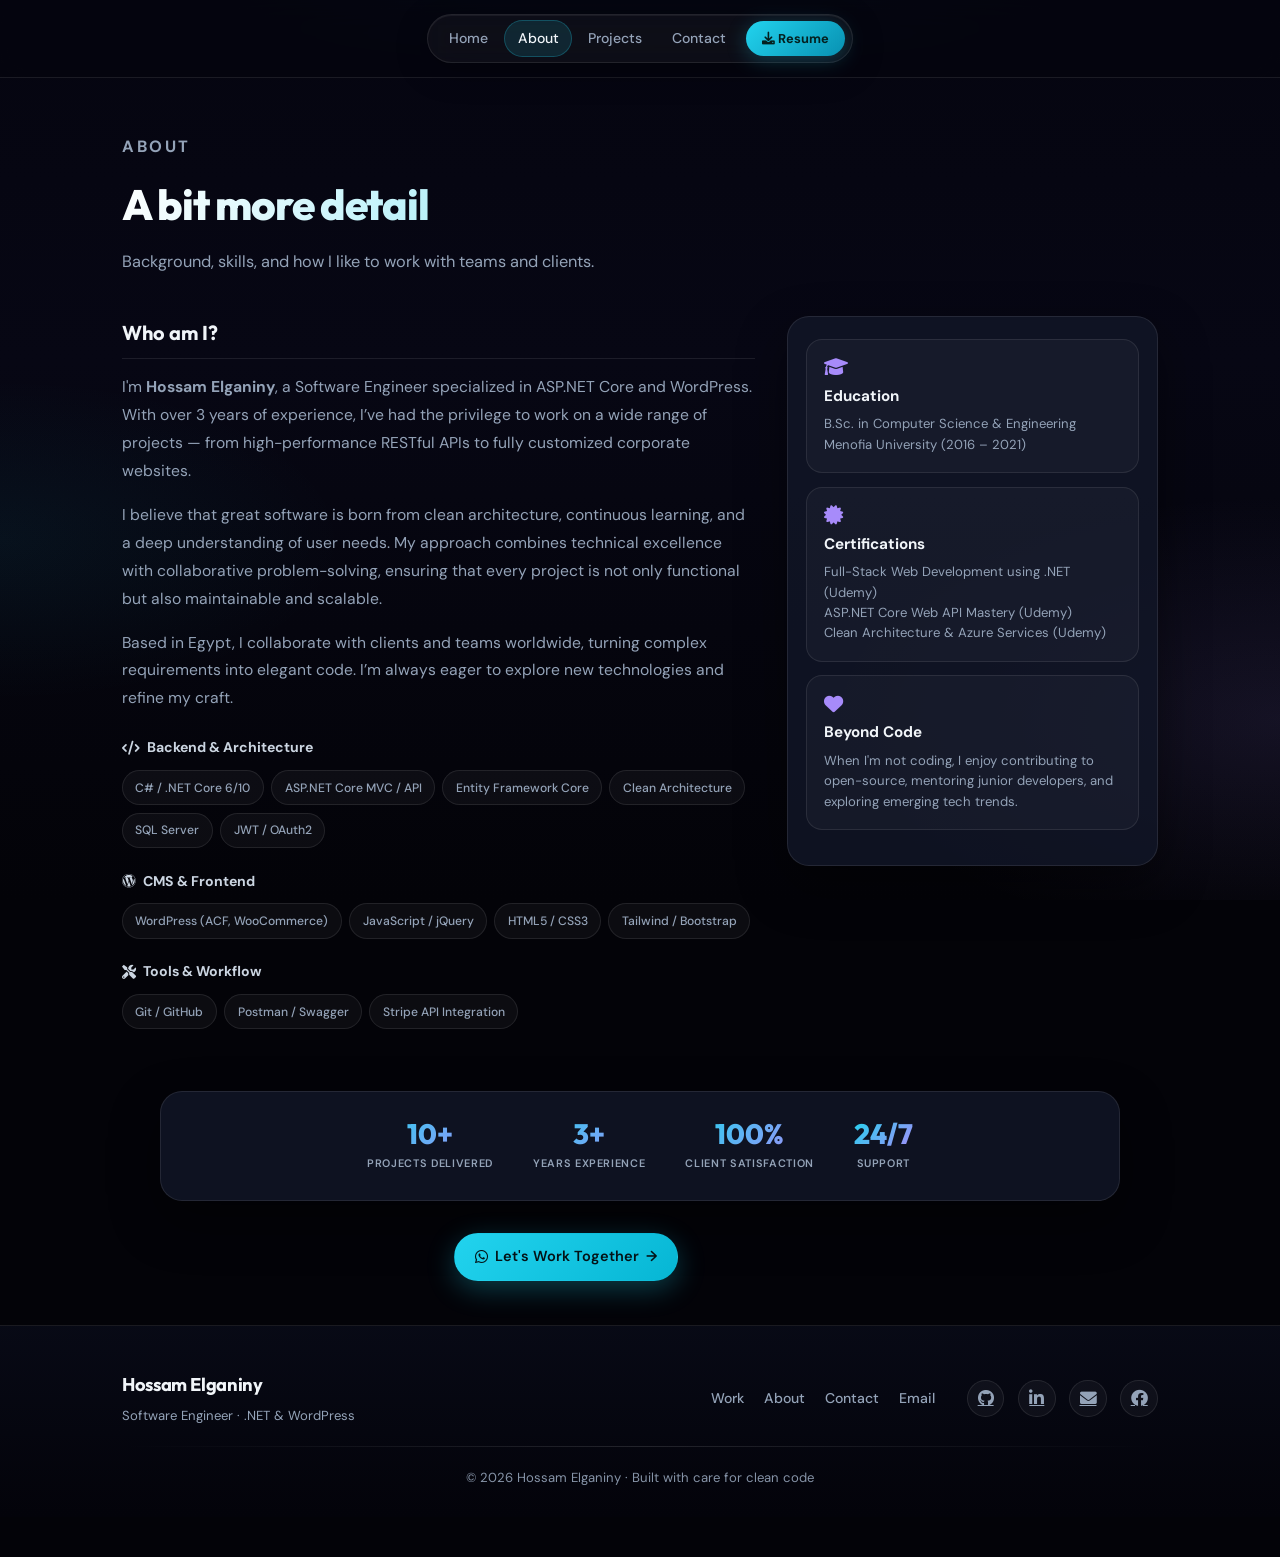
==== commit 634c0c41: "download  cv" ====
--- a/about.html
+++ b/about.html
@@ -49,7 +49,7 @@
       <div class="skill-category">
         <h3><i class="fas fa-code"></i> Backend & Architecture</h3>
         <div class="skill-tags">
-          <span class="skill-tag">C# / .NET Core 6/8</span>
+          <span class="skill-tag">C# / .NET Core 6/10</span>
           <span class="skill-tag">ASP.NET Core MVC / API</span>
           <span class="skill-tag">Entity Framework Core</span>
           <span class="skill-tag">Clean Architecture</span>
@@ -71,7 +71,6 @@
         <div class="skill-tags">
           <span class="skill-tag">Git / GitHub</span>
           <span class="skill-tag">Postman / Swagger</span>
-          <span class="skill-tag">Azure / IIS</span>
           <span class="skill-tag">Stripe API Integration</span>
         </div>
       </div>
@@ -83,12 +82,12 @@
     <div class="info-card">
       <i class="fas fa-graduation-cap"></i>
       <h4>Education</h4>
-      <p>B.Sc. in Computer Science & Mathematics<br>Fayoum University (2021 – 2025)</p>
+      <p>B.Sc. in Computer Science & Engineering<br>Menofia University (2016 – 2021)</p>
     </div>
     <div class="info-card">
       <i class="fas fa-certificate"></i>
       <h4>Certifications</h4>
-      <p>Full-Stack Web Development using .NET (ITI)<br>ASP.NET Core Web API Mastery (Udemy)<br>Clean Architecture & Azure Services (Udemy)</p>
+      <p>Full-Stack Web Development using .NET (Udemy)<br>ASP.NET Core Web API Mastery (Udemy)<br>Clean Architecture & Azure Services (Udemy)</p>
     </div>
     <div class="info-card">
       <i class="fas fa-heart"></i>
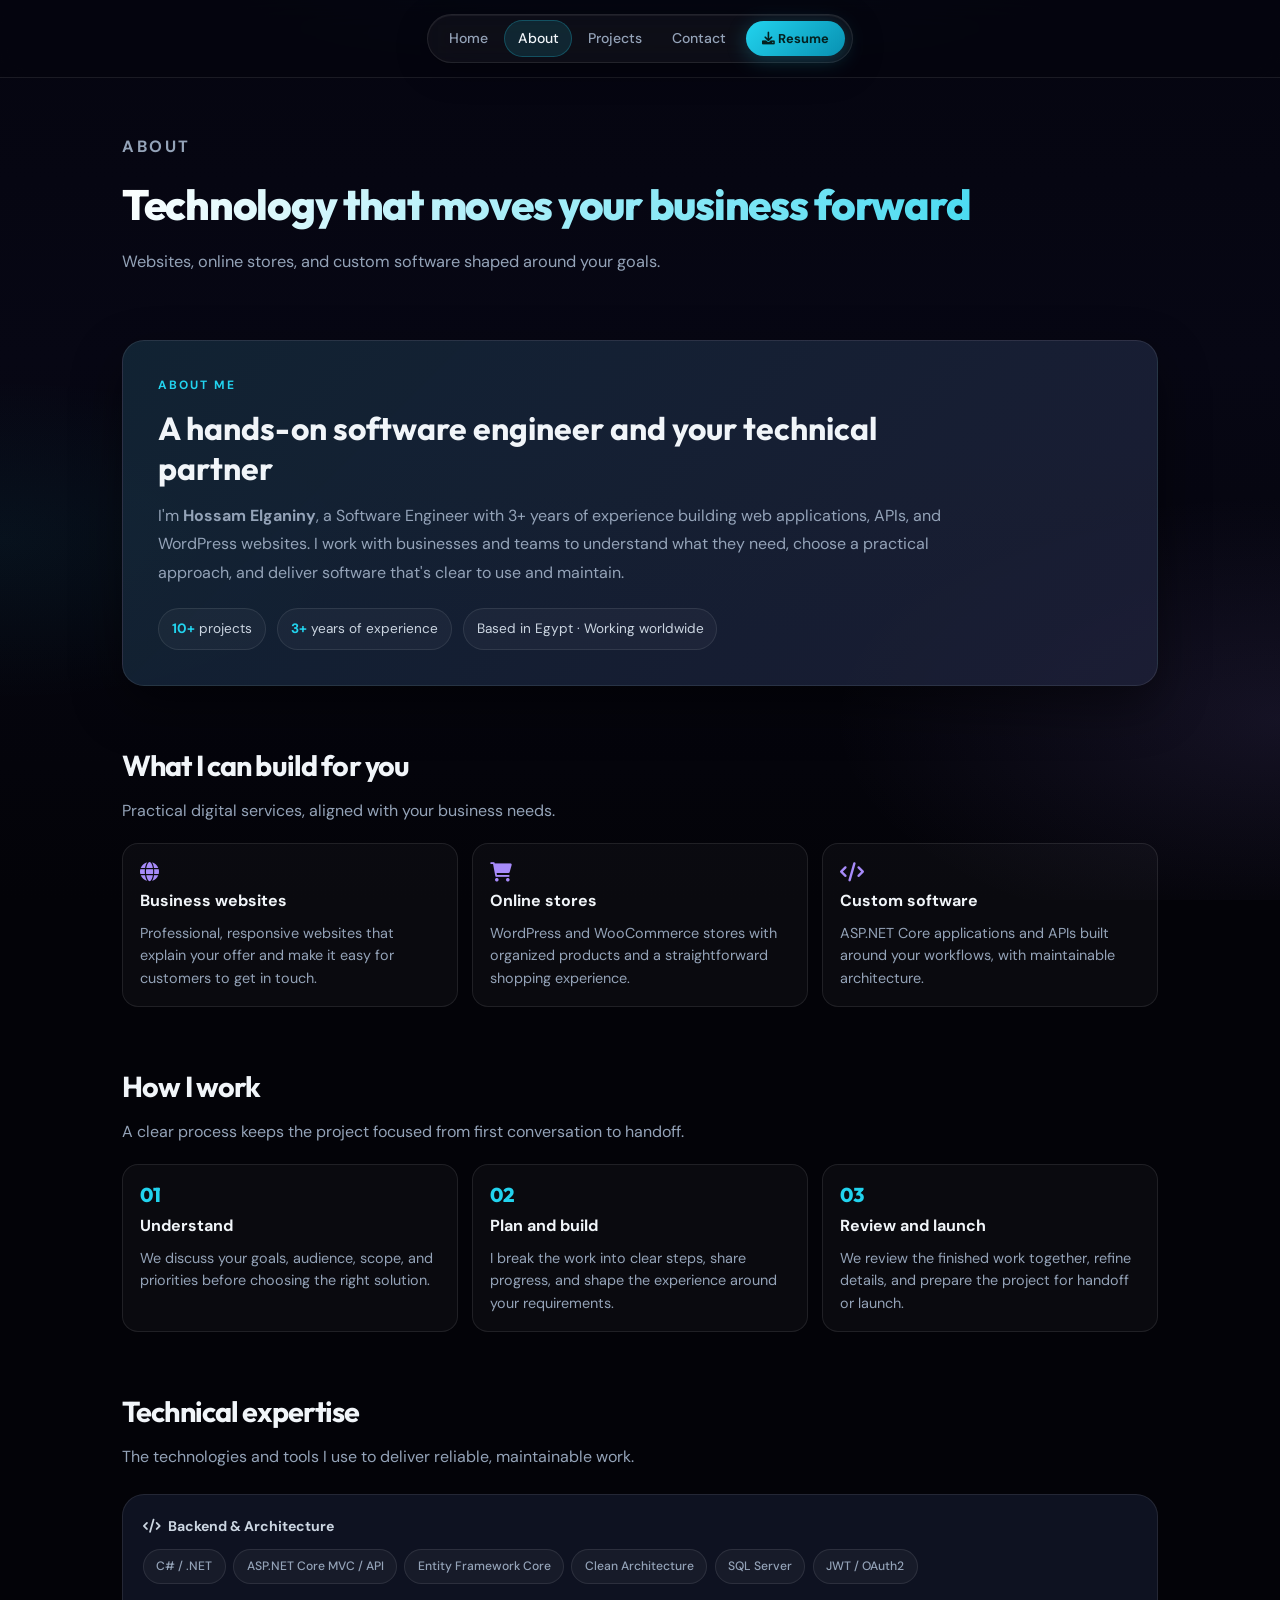
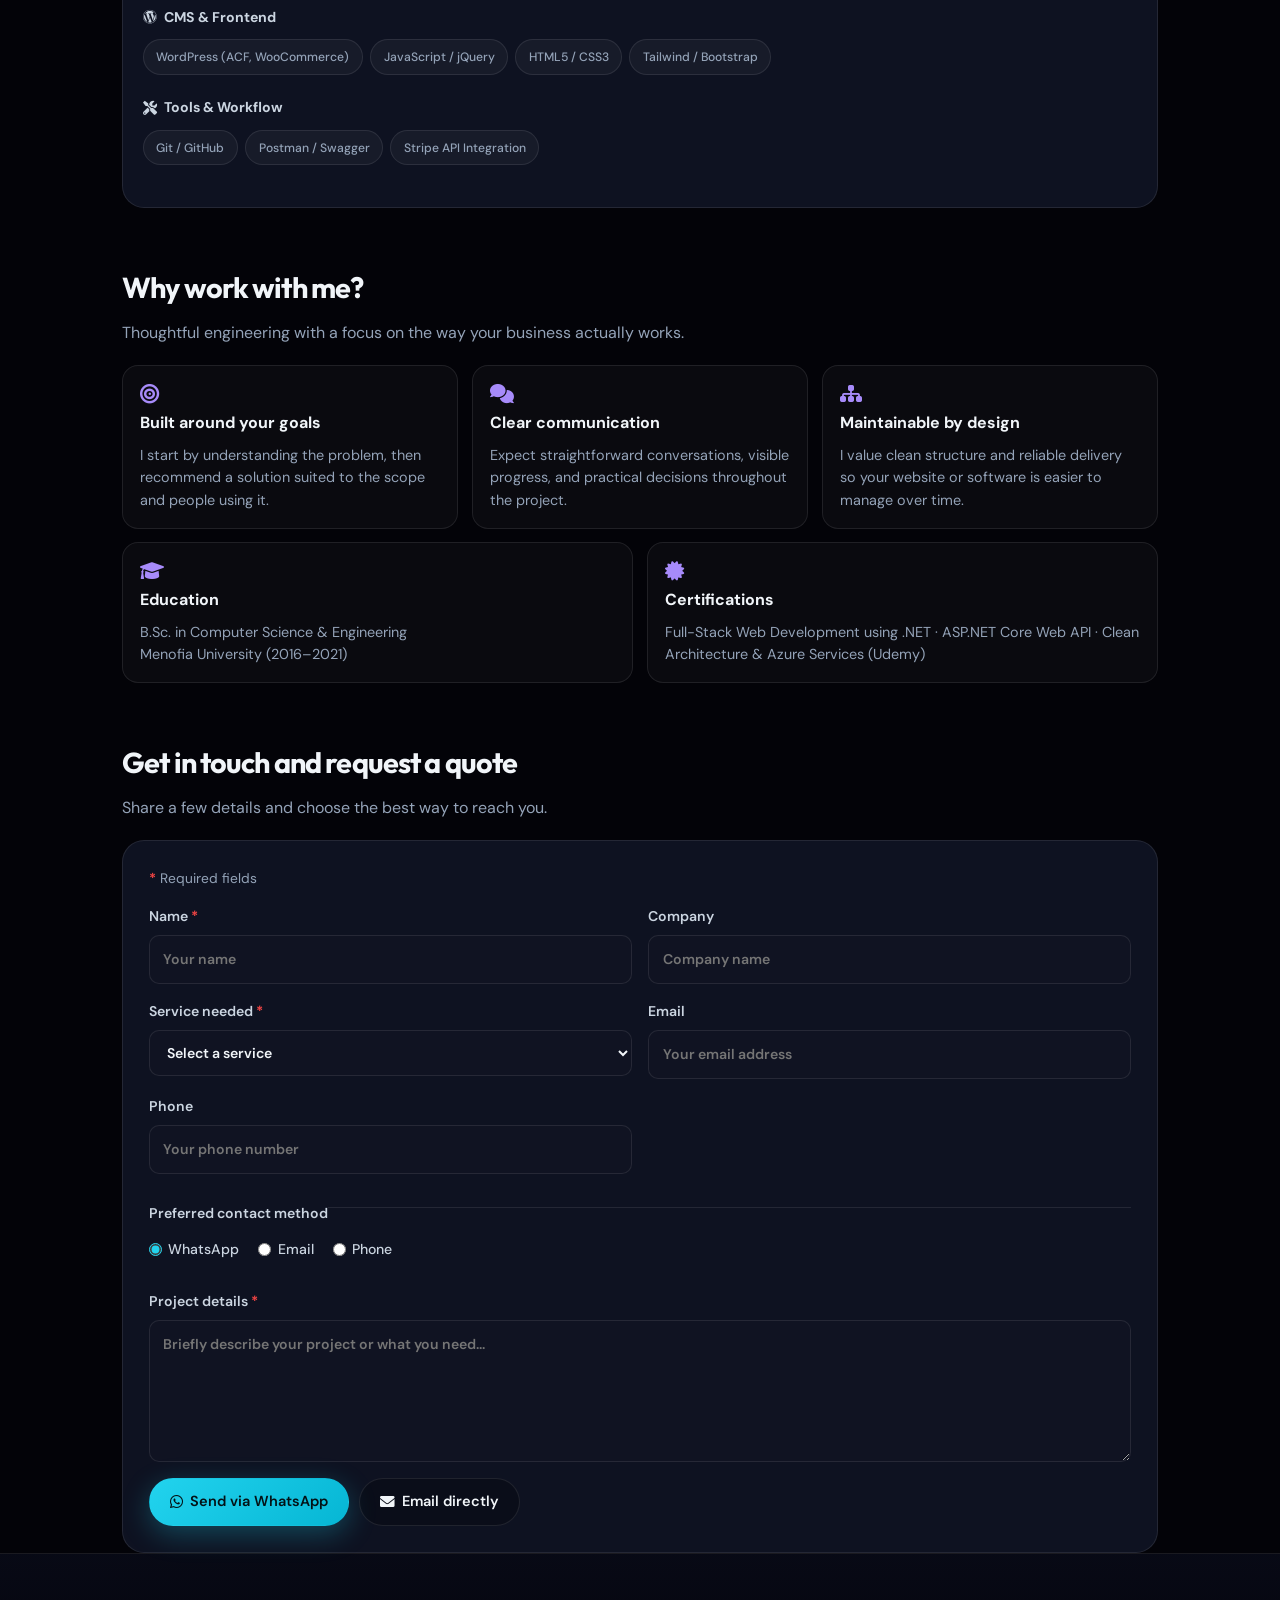
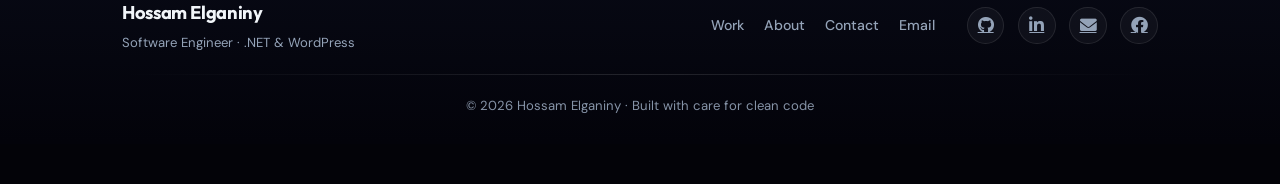
==== commit 032173ef: "Enhance portfolio website: Revamp hero section layout, update project inquiry form, and enrich proje" ====
--- a/about.html
+++ b/about.html
@@ -3,7 +3,9 @@
 <head>
   <meta charset="UTF-8">
   <meta name="viewport" content="width=device-width, initial-scale=1.0, viewport-fit=cover">
-  <title>Hossam Elganiny | About Me – Software Engineer</title>
+  <meta name="description" content="Learn how Hossam Elganiny helps businesses with professional websites, WooCommerce stores, and custom ASP.NET Core software.">
+  <meta name="theme-color" content="#06060f">
+  <title>About Hossam Elganiny | Web & .NET Developer</title>
   <link href="https://fonts.googleapis.com/css2?family=DM+Sans:ital,opsz,wght@0,9..40,400;0,9..40,500;0,9..40,600;0,9..40,700&family=Outfit:wght@400;500;600;700;800&display=swap" rel="stylesheet">
   <link rel="stylesheet" href="https://cdnjs.cloudflare.com/ajax/libs/font-awesome/6.0.0-beta3/css/all.min.css">
   <link rel="stylesheet" href="styles.css">
@@ -33,84 +35,73 @@
 <!-- Page Header -->
 <header class="page-header shell reveal">
   <p class="hero-kicker">About</p>
-  <h1>A bit more detail</h1>
-  <p>Background, skills, and how I like to work with teams and clients.</p>
+  <h1>Technology that moves your business forward</h1>
+  <p>Websites, online stores, and custom software shaped around your goals.</p>
 </header>
 
-<!-- Main About Section (Split Layout) -->
-<div class="about-page-wrap shell reveal">
-  <div class="about-text">
-    <h2>Who am I?</h2>
-    <p>I'm <strong>Hossam Elganiny</strong>, a Software Engineer specialized in ASP.NET Core and WordPress. With over 3 years of experience, I’ve had the privilege to work on a wide range of projects — from high-performance RESTful APIs to fully customized corporate websites.</p>
-    <p>I believe that great software is born from clean architecture, continuous learning, and a deep understanding of user needs. My approach combines technical excellence with collaborative problem-solving, ensuring that every project is not only functional but also maintainable and scalable.</p>
-    <p>Based in Egypt, I collaborate with clients and teams worldwide, turning complex requirements into elegant code. I’m always eager to explore new technologies and refine my craft.</p>
-    
-    <div class="skills-section">
-      <div class="skill-category">
-        <h3><i class="fas fa-code"></i> Backend & Architecture</h3>
-        <div class="skill-tags">
-          <span class="skill-tag">C# / .NET Core 6/10</span>
-          <span class="skill-tag">ASP.NET Core MVC / API</span>
-          <span class="skill-tag">Entity Framework Core</span>
-          <span class="skill-tag">Clean Architecture</span>
-          <span class="skill-tag">SQL Server</span>
-          <span class="skill-tag">JWT / OAuth2</span>
-        </div>
-      </div>
-      <div class="skill-category">
-        <h3><i class="fab fa-wordpress"></i> CMS & Frontend</h3>
-        <div class="skill-tags">
-          <span class="skill-tag">WordPress (ACF, WooCommerce)</span>
-          <span class="skill-tag">JavaScript / jQuery</span>
-          <span class="skill-tag">HTML5 / CSS3</span>
-          <span class="skill-tag">Tailwind / Bootstrap</span>
-        </div>
-      </div>
-      <div class="skill-category">
-        <h3><i class="fas fa-tools"></i> Tools & Workflow</h3>
-        <div class="skill-tags">
-          <span class="skill-tag">Git / GitHub</span>
-          <span class="skill-tag">Postman / Swagger</span>
-          <span class="skill-tag">Stripe API Integration</span>
-        </div>
-      </div>
-    </div>
+<section class="about-content-section shell reveal" aria-labelledby="about-me-heading">
+  <div class="about-intro-card">
+    <p class="hero-kicker">About me</p>
+    <h2 id="about-me-heading">A hands-on software engineer and your technical partner</h2>
+    <p>I'm <strong>Hossam Elganiny</strong>, a Software Engineer with 3+ years of experience building web applications, APIs, and WordPress websites. I work with businesses and teams to understand what they need, choose a practical approach, and deliver software that's clear to use and maintain.</p>
+    <div class="about-proof-points"><span><strong>10+</strong> projects</span><span><strong>3+</strong> years of experience</span><span>Based in Egypt · Working worldwide</span></div>
   </div>
+</section>
 
-  <!-- Sidebar (Quick Info) -->
-  <div class="about-sidebar">
-    <div class="info-card">
-      <i class="fas fa-graduation-cap"></i>
-      <h4>Education</h4>
-      <p>B.Sc. in Computer Science & Engineering<br>Menofia University (2016 – 2021)</p>
-    </div>
-    <div class="info-card">
-      <i class="fas fa-certificate"></i>
-      <h4>Certifications</h4>
-      <p>Full-Stack Web Development using .NET (Udemy)<br>ASP.NET Core Web API Mastery (Udemy)<br>Clean Architecture & Azure Services (Udemy)</p>
-    </div>
-    <div class="info-card">
-      <i class="fas fa-heart"></i>
-      <h4>Beyond Code</h4>
-      <p>When I'm not coding, I enjoy contributing to open-source, mentoring junior developers, and exploring emerging tech trends.</p>
-    </div>
+<section class="about-content-section shell reveal" aria-labelledby="services-heading">
+  <header class="section-head"><h2 id="services-heading">What I can build for you</h2><p class="section-desc">Practical digital services, aligned with your business needs.</p></header>
+  <div class="about-card-grid">
+    <article class="info-card"><i class="fas fa-globe" aria-hidden="true"></i><h3>Business websites</h3><p>Professional, responsive websites that explain your offer and make it easy for customers to get in touch.</p></article>
+    <article class="info-card"><i class="fas fa-shopping-cart" aria-hidden="true"></i><h3>Online stores</h3><p>WordPress and WooCommerce stores with organized products and a straightforward shopping experience.</p></article>
+    <article class="info-card"><i class="fas fa-code" aria-hidden="true"></i><h3>Custom software</h3><p>ASP.NET Core applications and APIs built around your workflows, with maintainable architecture.</p></article>
   </div>
-</div>
+</section>
 
-<!-- Stats -->
-<div class="shell reveal">
-<div class="stats-about">
-  <div class="stat-about-item"><span class="stat-number">10+</span><div class="stat-label">Projects Delivered</div></div>
-  <div class="stat-about-item"><span class="stat-number">3+</span><div class="stat-label">Years Experience</div></div>
-  <div class="stat-about-item"><span class="stat-number">100%</span><div class="stat-label">Client Satisfaction</div></div>
-  <div class="stat-about-item"><span class="stat-number">24/7</span><div class="stat-label">Support</div></div>
-</div>
-</div>
+<section class="about-content-section shell reveal" aria-labelledby="process-heading">
+  <header class="section-head"><h2 id="process-heading">How I work</h2><p class="section-desc">A clear process keeps the project focused from first conversation to handoff.</p></header>
+  <div class="about-card-grid about-process-grid">
+    <article class="info-card"><span class="process-number">01</span><h3>Understand</h3><p>We discuss your goals, audience, scope, and priorities before choosing the right solution.</p></article>
+    <article class="info-card"><span class="process-number">02</span><h3>Plan and build</h3><p>I break the work into clear steps, share progress, and shape the experience around your requirements.</p></article>
+    <article class="info-card"><span class="process-number">03</span><h3>Review and launch</h3><p>We review the finished work together, refine details, and prepare the project for handoff or launch.</p></article>
+  </div>
+</section>
 
-<!-- Call to Action -->
-<div class="cta-about shell reveal">
-  <a href="https://wa.me/+201200396844" class="btn btn-primary" target="_blank" rel="noopener noreferrer"><i class="fab fa-whatsapp" aria-hidden="true"></i> Let's Work Together <span aria-hidden="true">→</span></a>
-</div>
+<section class="about-content-section shell reveal" aria-labelledby="expertise-heading">
+  <header class="section-head"><h2 id="expertise-heading">Technical expertise</h2><p class="section-desc">The technologies and tools I use to deliver reliable, maintainable work.</p></header>
+  <div class="skills-section about-skills-section">
+    <div class="skill-category"><h3><i class="fas fa-code" aria-hidden="true"></i> Backend & Architecture</h3><div class="skill-tags"><span class="skill-tag">C# / .NET</span><span class="skill-tag">ASP.NET Core MVC / API</span><span class="skill-tag">Entity Framework Core</span><span class="skill-tag">Clean Architecture</span><span class="skill-tag">SQL Server</span><span class="skill-tag">JWT / OAuth2</span></div></div>
+    <div class="skill-category"><h3><i class="fab fa-wordpress" aria-hidden="true"></i> CMS & Frontend</h3><div class="skill-tags"><span class="skill-tag">WordPress (ACF, WooCommerce)</span><span class="skill-tag">JavaScript / jQuery</span><span class="skill-tag">HTML5 / CSS3</span><span class="skill-tag">Tailwind / Bootstrap</span></div></div>
+    <div class="skill-category"><h3><i class="fas fa-tools" aria-hidden="true"></i> Tools & Workflow</h3><div class="skill-tags"><span class="skill-tag">Git / GitHub</span><span class="skill-tag">Postman / Swagger</span><span class="skill-tag">Stripe API Integration</span></div></div>
+  </div>
+</section>
+
+<section class="about-content-section shell reveal" aria-labelledby="why-me-heading">
+  <header class="section-head"><h2 id="why-me-heading">Why work with me?</h2><p class="section-desc">Thoughtful engineering with a focus on the way your business actually works.</p></header>
+  <div class="about-card-grid">
+    <article class="info-card"><i class="fas fa-bullseye" aria-hidden="true"></i><h3>Built around your goals</h3><p>I start by understanding the problem, then recommend a solution suited to the scope and people using it.</p></article>
+    <article class="info-card"><i class="fas fa-comments" aria-hidden="true"></i><h3>Clear communication</h3><p>Expect straightforward conversations, visible progress, and practical decisions throughout the project.</p></article>
+    <article class="info-card"><i class="fas fa-sitemap" aria-hidden="true"></i><h3>Maintainable by design</h3><p>I value clean structure and reliable delivery so your website or software is easier to manage over time.</p></article>
+  </div>
+  <div class="about-credentials">
+    <div class="info-card"><i class="fas fa-graduation-cap" aria-hidden="true"></i><h3>Education</h3><p>B.Sc. in Computer Science & Engineering<br>Menofia University (2016–2021)</p></div>
+    <div class="info-card"><i class="fas fa-certificate" aria-hidden="true"></i><h3>Certifications</h3><p>Full-Stack Web Development using .NET · ASP.NET Core Web API · Clean Architecture & Azure Services (Udemy)</p></div>
+  </div>
+</section>
+
+<section id="project-inquiry" class="about-content-section shell reveal" aria-labelledby="inquiry-heading">
+  <header class="section-head"><h2 id="inquiry-heading">Get in touch and request a quote</h2><p class="section-desc">Share a few details and choose the best way to reach you.</p></header>
+  <form class="project-inquiry-form" data-whatsapp-inquiry>
+    <p class="form-preview-note inquiry-wide"><span class="required-marker">*</span> Required fields</p>
+    <label><span class="field-label">Name <span class="required-marker" aria-hidden="true">*</span><span class="visually-hidden">(required)</span></span><input name="name" autocomplete="name" placeholder="Your name" required></label>
+    <label>Company<input name="company" autocomplete="organization" placeholder="Company name"></label>
+    <label><span class="field-label">Service needed <span class="required-marker" aria-hidden="true">*</span><span class="visually-hidden">(required)</span></span><select name="service" required><option value="" selected disabled>Select a service</option><option>Business website</option><option>Online store</option><option>Custom software / .NET</option><option>Other</option></select></label>
+    <label>Email<input name="email" type="email" autocomplete="email" placeholder="Your email address"></label>
+    <label>Phone<input name="phone" type="tel" autocomplete="tel" placeholder="Your phone number"></label>
+    <fieldset class="contact-preference inquiry-wide"><legend>Preferred contact method</legend><label><input type="radio" name="preferredContact" value="WhatsApp" checked> WhatsApp</label><label><input type="radio" name="preferredContact" value="Email"> Email</label><label><input type="radio" name="preferredContact" value="Phone"> Phone</label></fieldset>
+    <label class="inquiry-wide"><span class="field-label">Project details <span class="required-marker" aria-hidden="true">*</span><span class="visually-hidden">(required)</span></span><textarea name="details" rows="5" placeholder="Briefly describe your project or what you need..." required></textarea></label>
+    <div class="inquiry-actions inquiry-wide"><button type="submit" class="btn btn-primary"><i class="fab fa-whatsapp" aria-hidden="true"></i> Send via WhatsApp</button><a href="mailto:hossamelsayed676@gmail.com" class="btn btn-outline-light"><i class="fas fa-envelope" aria-hidden="true"></i> Email directly</a></div>
+  </form>
+</section>
 
 <footer class="site-footer">
   <div class="shell footer-shell">
@@ -142,10 +133,37 @@
 <script>
   document.getElementById('resumeNavBtn')?.addEventListener('click', (e) => {
     e.preventDefault();
-    alert("Resume download would start here. (Add your PDF file)");
+    const link = document.createElement('a');
+    link.href = "https://drive.google.com/uc?export=download&id=1dfZWVOH4s9GMu8-n0MBRi5Fx2hiuJVAJ";
+    link.download = "Resume.pdf";
+    document.body.appendChild(link);
+    link.click();
+    link.remove();
   });
+
+  document.querySelectorAll('[data-whatsapp-inquiry]').forEach(form => {
+    form.addEventListener('submit', event => {
+      event.preventDefault();
+      const data = new FormData(form);
+      const message = [
+        'NEW PROJECT INQUIRY',
+        '────────────────────',
+        `Name: ${data.get('name')}`,
+        `Company: ${data.get('company') || 'Not provided'}`,
+        `Service: ${data.get('service')}`,
+        `Preferred contact: ${data.get('preferredContact') || 'Not specified'}`,
+        `Email: ${data.get('email') || 'Not provided'}`,
+        `Phone: ${data.get('phone') || 'Not provided'}`,
+        '',
+        'Project details:',
+        data.get('details')
+      ].join('\n');
+      window.location.href = `https://wa.me/201200396844?text=${encodeURIComponent(message)}`;
+    });
+  });
+
 </script>
 <script src="canvas-bg.js" defer></script>
 <script src="animations.js" defer></script>
 </body>
-</html>+</html>
--- a/styles.css
+++ b/styles.css
@@ -38,6 +38,7 @@
 
 html {
   scroll-behavior: smooth;
+  max-width: 100%;
 }
 
 @media (prefers-reduced-motion: reduce) {
@@ -52,6 +53,7 @@
   line-height: 1.65;
   font-size: 16px;
   overflow-x: hidden;
+  max-width: 100%;
   min-height: 100vh;
   padding-bottom: 2.5rem;
   background: var(--void);
@@ -329,6 +331,88 @@
   flex-direction: column;
   gap: clamp(1.75rem, 4vw, 2.75rem);
 }
+
+.hero-inner--split {
+  display: grid;
+  grid-template-columns: minmax(0, 1.18fr) minmax(260px, 0.82fr);
+  grid-template-areas: "copy portrait";
+  align-items: center;
+  gap: clamp(2rem, 6vw, 5rem);
+  padding-top: clamp(3.25rem, 7vw, 5.5rem);
+  padding-bottom: clamp(3.25rem, 7vw, 5.5rem);
+}
+
+.hero-portrait {
+  position: relative;
+  width: min(100%, 410px);
+  aspect-ratio: 4 / 5;
+  justify-self: center;
+  isolation: isolate;
+  padding: 0.45rem;
+  border: 1px solid rgba(255, 255, 255, 0.12);
+  border-radius: 30px;
+  background: linear-gradient(145deg, rgba(255, 255, 255, 0.12), rgba(255, 255, 255, 0.025));
+  box-shadow: 0 24px 65px rgba(0, 0, 0, 0.38), 0 8px 24px rgba(34, 211, 238, 0.08);
+}
+
+.hero-portrait::before {
+  content: "";
+  position: absolute;
+  inset: 12% -8% -8% 8%;
+  z-index: -1;
+  border-radius: 38px;
+  background: linear-gradient(135deg, rgba(34, 211, 238, 0.22), rgba(167, 139, 250, 0.18));
+  filter: blur(34px);
+  opacity: 0.62;
+}
+
+.hero-portrait img {
+  display: block;
+  width: 100%;
+  height: 100%;
+  object-fit: cover;
+  object-position: center 42%;
+  border-radius: 23px;
+  background: var(--bg-elevated);
+}
+
+.portrait-badge {
+  position: absolute;
+  left: 1rem;
+  right: 1rem;
+  bottom: 1rem;
+  display: flex;
+  justify-content: center;
+  align-items: center;
+  gap: 0.45rem;
+  padding: 0.7rem 0.85rem;
+  border: 1px solid rgba(255, 255, 255, 0.16);
+  border-radius: var(--radius-pill);
+  background: rgba(7, 10, 20, 0.76);
+  color: #f1f5f9;
+  font-size: 0.76rem;
+  font-weight: 600;
+  backdrop-filter: blur(14px);
+  -webkit-backdrop-filter: blur(14px);
+}
+
+.portrait-badge__dot {
+  width: 0.48rem;
+  height: 0.48rem;
+  flex: 0 0 auto;
+  border-radius: 50%;
+  background: var(--accent);
+  box-shadow: 0 0 12px rgba(34, 211, 238, 0.7);
+}
+
+.hero-copy { min-width: 0; }
+.hero-copy { grid-area: copy; }
+.hero-portrait { grid-area: portrait; }
+.hero-inner--split .hero-content { max-width: none; text-align: left; }
+.hero-inner--split .hero-content h1 { max-width: 15ch; margin-right: auto; font-size: clamp(2.25rem, 4.4vw, 3.65rem); line-height: 1.08; }
+.hero-inner--split .title-highlight, .hero-inner--split .hero-description { max-width: 40rem; margin-right: auto; }
+.hero-inner--split .cta-group { justify-content: flex-start; }
+.hero-inner--split .stats-bar { max-width: none; width: 100%; margin-top: 1.8rem; }
 
 .hero-inner--center {
   align-items: center;
@@ -398,6 +482,18 @@
   color: transparent;
 }
 
+.hero-content h1[dir="rtl"] {
+  max-width: 52rem;
+  font-size: clamp(2rem, 5.4vw, 3.5rem);
+  line-height: 1.35;
+  letter-spacing: 0;
+  margin-inline: auto;
+}
+
+.hero-content [lang="ar"] {
+  font-family: "DM Sans", Tahoma, sans-serif;
+}
+
 .wave {
   display: inline-block;
   animation: wave-animation 2.4s ease-in-out infinite;
@@ -708,6 +804,7 @@
   padding: 1px;
   border-radius: var(--radius-xl);
   background: linear-gradient(135deg, rgba(34, 211, 238, 0.35), rgba(167, 139, 250, 0.28), rgba(34, 211, 238, 0.15));
+  overflow: hidden;
 }
 
 .about-showcase__glow {
@@ -915,6 +1012,52 @@
 
 .page-header .hero-kicker {
   margin-bottom: 0.55rem;
+}
+
+.about-content-section { margin-top: clamp(2.25rem, 5vw, 3.5rem); }
+.about-content-section .section-head { margin-bottom: 1.2rem; }
+.about-content-section .section-head h2 { color: var(--text); font-family: var(--font-display); font-size: clamp(1.35rem, 3vw, 1.8rem); }
+.about-intro-card {
+  padding: clamp(1.35rem, 4vw, 2.2rem);
+  border: 1px solid var(--border);
+  border-radius: var(--radius-lg);
+  background: linear-gradient(135deg, rgba(34, 211, 238, 0.08), rgba(167, 139, 250, 0.07)), var(--surface-strong);
+  box-shadow: var(--shadow-glass);
+}
+.about-intro-card h2 { max-width: 46rem; margin-bottom: 0.85rem; color: var(--text); font: 700 clamp(1.45rem, 3.2vw, 2rem)/1.25 var(--font-display); }
+.about-intro-card > p:not(.hero-kicker) { max-width: 52rem; color: var(--text-muted); line-height: 1.8; }
+.about-proof-points { display: flex; flex-wrap: wrap; gap: 0.7rem; margin-top: 1.25rem; }
+.about-proof-points span { padding: 0.55rem 0.8rem; border: 1px solid var(--border); border-radius: var(--radius-pill); background: rgba(255,255,255,0.035); color: var(--text-body); font-size: 0.85rem; }
+.about-proof-points strong { color: var(--accent); }
+.about-card-grid { display: grid; grid-template-columns: repeat(3, minmax(0, 1fr)); gap: 0.85rem; }
+.about-card-grid .info-card { margin: 0; height: 100%; }
+.about-card-grid .info-card h3, .about-credentials .info-card h3 { color: var(--text); font-size: 1rem; margin-bottom: 0.45rem; }
+.about-card-grid .info-card p, .about-credentials .info-card p { font-size: 0.9rem; }
+.process-number { display: block; margin-bottom: 0.4rem; color: var(--accent); font: 800 1.25rem var(--font-display); }
+.about-skills-section { margin-top: 0; padding: 1.25rem; border: 1px solid var(--border); border-radius: var(--radius-lg); background: var(--surface-strong); }
+.about-credentials { display: grid; grid-template-columns: repeat(2, minmax(0, 1fr)); gap: 0.85rem; margin-top: 0.85rem; }
+.about-credentials .info-card { margin: 0; }
+.project-inquiry-form { display: grid; grid-template-columns: repeat(2, minmax(0, 1fr)); gap: 1rem; padding: clamp(1.1rem, 3vw, 1.6rem); border: 1px solid var(--border); border-radius: var(--radius-lg); background: var(--surface-strong); }
+.project-inquiry-form label { display: flex; flex-direction: column; gap: 0.4rem; color: var(--text-body); font-size: 0.88rem; font-weight: 600; }
+.project-inquiry-form input:not([type="radio"]), .project-inquiry-form select, .project-inquiry-form textarea { width: 100%; border: 1px solid var(--border); border-radius: 10px; background: #101322; color: var(--text); padding: 0.75rem 0.85rem; font: inherit; }
+.project-inquiry-form textarea { resize: vertical; }
+.project-inquiry-form input:focus, .project-inquiry-form select:focus, .project-inquiry-form textarea:focus { outline: 2px solid var(--accent); outline-offset: 1px; }
+.project-inquiry-form .contact-preference { display: flex; flex-wrap: wrap; gap: 0.6rem 1.2rem; padding: 0.8rem 0; border: 0; border-top: 1px solid var(--border); }
+.project-inquiry-form .contact-preference legend { padding-top: 0.75rem; color: var(--text-body); font-size: 0.88rem; font-weight: 600; }
+.project-inquiry-form .contact-preference label { display: inline-flex; flex-direction: row; align-items: center; gap: 0.4rem; font-weight: 500; }
+.project-inquiry-form input[type="radio"] { accent-color: var(--accent); }
+.field-label { display: block; }
+.required-marker { color: #ef4444; font-weight: 800; }
+.form-preview-note { margin: 0; color: var(--text-muted); font-size: 0.86rem; }
+.project-inquiry-form button[type="submit"] { cursor: pointer; }
+.inquiry-wide { grid-column: 1 / -1; }
+.inquiry-actions { display: flex; flex-wrap: wrap; gap: 0.65rem; }
+
+@media (max-width: 720px) {
+  .about-card-grid { grid-template-columns: 1fr; }
+  .about-credentials { grid-template-columns: 1fr; }
+  .project-inquiry-form { grid-template-columns: 1fr; }
+  .inquiry-wide { grid-column: auto; }
 }
 
 .about-page-wrap {
@@ -1230,12 +1373,44 @@
   border-bottom: 1px solid var(--border);
 }
 
+.modal-heading {
+  display: flex;
+  align-items: center;
+  gap: 0.85rem;
+  min-width: 0;
+}
+
 .modal-header h2 {
   font-family: var(--font-display);
   font-size: clamp(1.2rem, 2.6vw, 1.55rem);
   font-weight: 700;
   color: var(--text);
 }
+
+.demo-link {
+  display: inline-flex;
+  align-items: center;
+  gap: 0.45rem;
+  flex: 0 0 auto;
+  padding: 0.5rem 0.85rem;
+  border: 1px solid rgba(34, 211, 238, 0.35);
+  border-radius: var(--radius-pill);
+  background: linear-gradient(135deg, rgba(34, 211, 238, 0.16), rgba(167, 139, 250, 0.12));
+  color: var(--text);
+  font-size: 0.82rem;
+  font-weight: 700;
+  text-decoration: none;
+  box-shadow: 0 6px 20px rgba(34, 211, 238, 0.08);
+  transition: border-color 0.2s ease, background 0.2s ease, transform 0.2s ease;
+}
+
+.demo-link:hover {
+  border-color: var(--accent);
+  background: rgba(34, 211, 238, 0.22);
+  transform: translateY(-1px);
+}
+
+.demo-link[hidden] { display: none; }
 
 .close-modal {
   font-size: 1.85rem;
@@ -1324,7 +1499,8 @@
   color: var(--text-muted);
 }
 
-.modal-description p {
+.modal-description .case-study-intro,
+.case-study-item {
   background: rgba(255, 255, 255, 0.04);
   padding: 1.05rem 1.15rem;
   border-radius: var(--radius);
@@ -1332,8 +1508,28 @@
   line-height: 1.68;
 }
 
+.case-study-intro { margin-bottom: 0.8rem; }
+.case-study-grid { display: grid; grid-template-columns: repeat(2, minmax(0, 1fr)); gap: 0.75rem; }
+.case-study-item h3 { color: var(--text); font-size: 0.95rem; margin-bottom: 0.35rem; }
+.case-study-item p { color: var(--text-muted); }
+
+@media (max-width: 600px) {
+  .case-study-grid { grid-template-columns: 1fr; }
+  .modal-heading { gap: 0.5rem; flex-wrap: wrap; }
+  .demo-link { padding: 0.42rem 0.65rem; font-size: 0.75rem; }
+}
+
 /* ---------- Responsive ---------- */
 @media (max-width: 768px) {
+  .hero-inner--split { grid-template-columns: minmax(0, 1fr); grid-template-areas: "copy" "portrait"; gap: 2rem; }
+  .hero-portrait { width: min(68vw, 300px); }
+  .hero-inner--split .hero-content { text-align: center; }
+  .hero-inner--split .hero-content h1,
+  .hero-inner--split .title-highlight,
+  .hero-inner--split .hero-description { margin-left: auto; margin-right: auto; }
+  .hero-inner--split .cta-group { justify-content: center; }
+  .hero-inner--split .stats-bar { grid-template-columns: repeat(3, minmax(0, 1fr)); }
+
   .nav-pill {
     gap: 0.15rem;
     padding: 0.3rem;
@@ -1348,6 +1544,8 @@
     grid-template-columns: 1fr;
     max-width: 100%;
   }
+
+  .hero-inner--split .stats-bar { grid-template-columns: repeat(3, minmax(0, 1fr)); }
 
   .projects-grid {
     grid-template-columns: 1fr;
@@ -1388,3 +1586,9 @@
     justify-content: center;
   }
 }
+
+@media (max-width: 600px) {
+  .hero-inner--split .stats-bar { gap: 0.45rem; }
+  .hero-inner--split .stat-item { padding: 0.75rem 0.45rem; }
+  .hero-inner--split .stat-label { font-size: 0.56rem; letter-spacing: 0.035em; }
+}
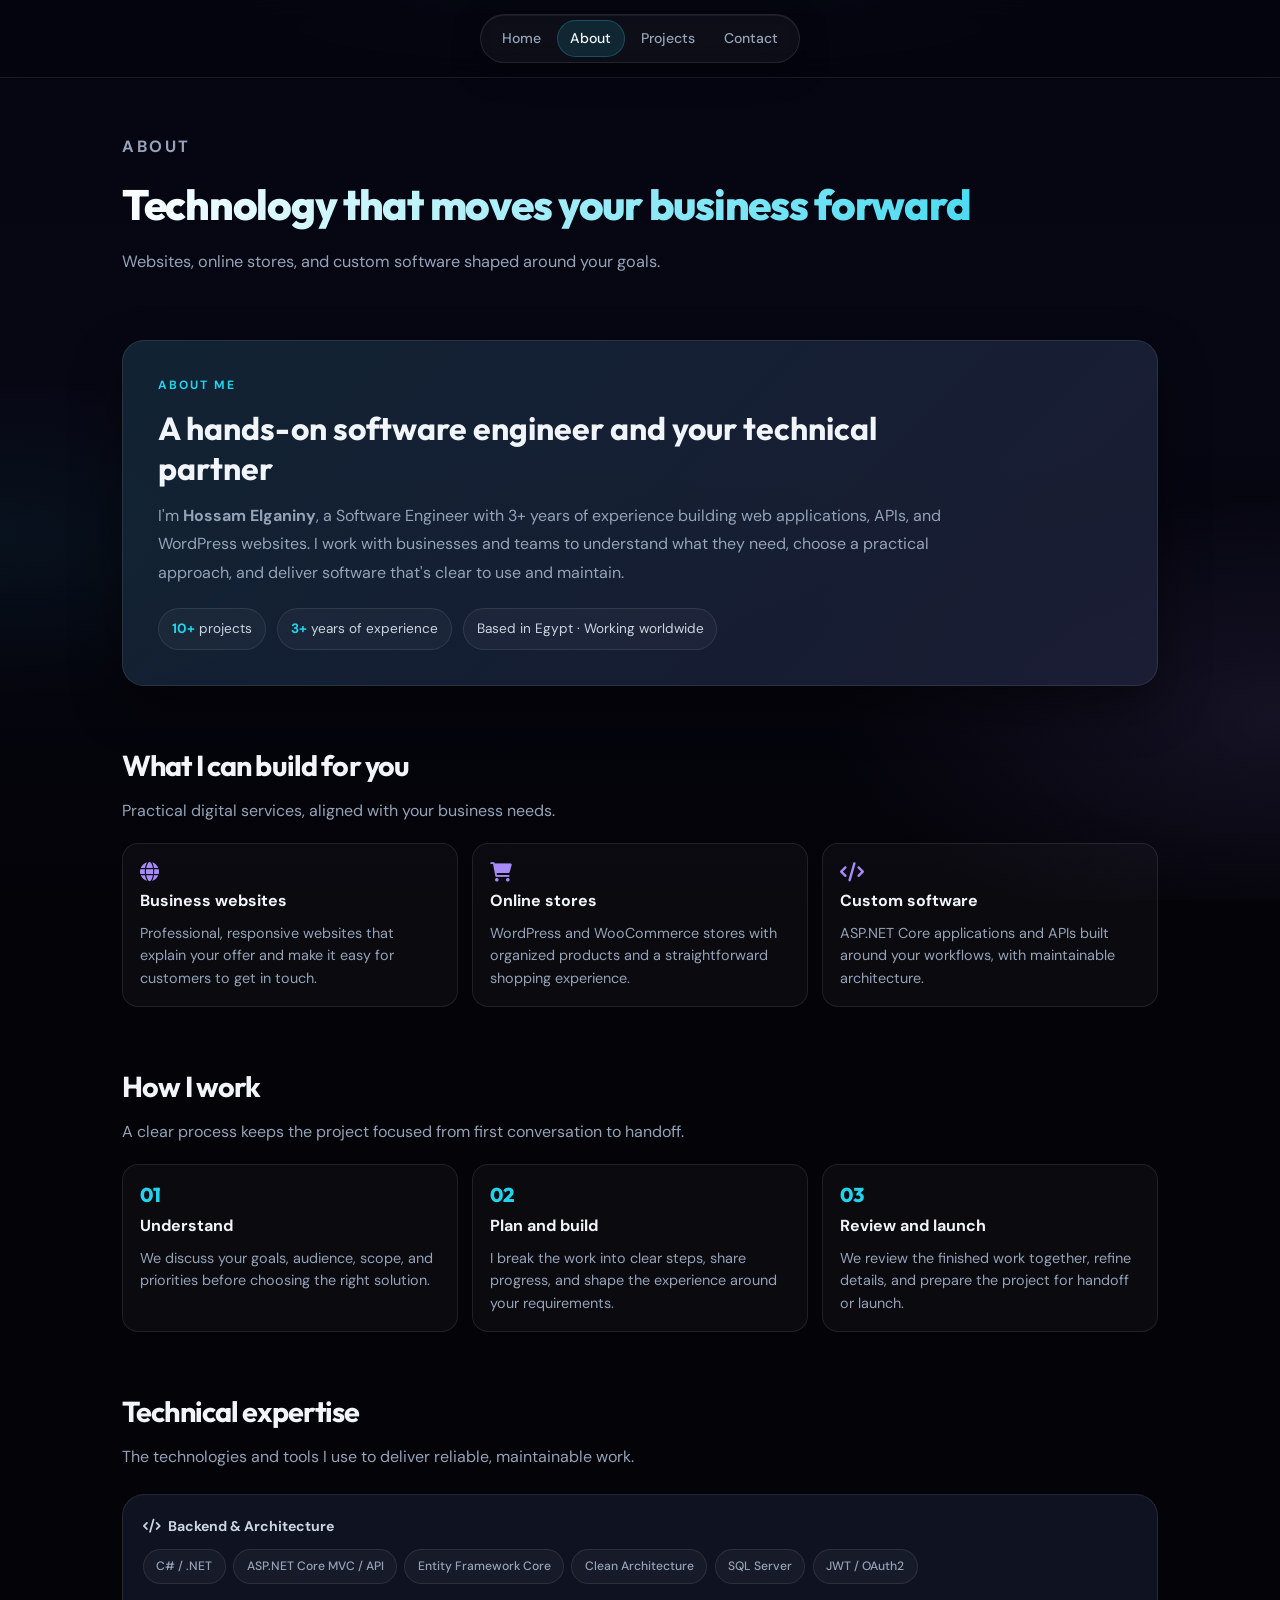
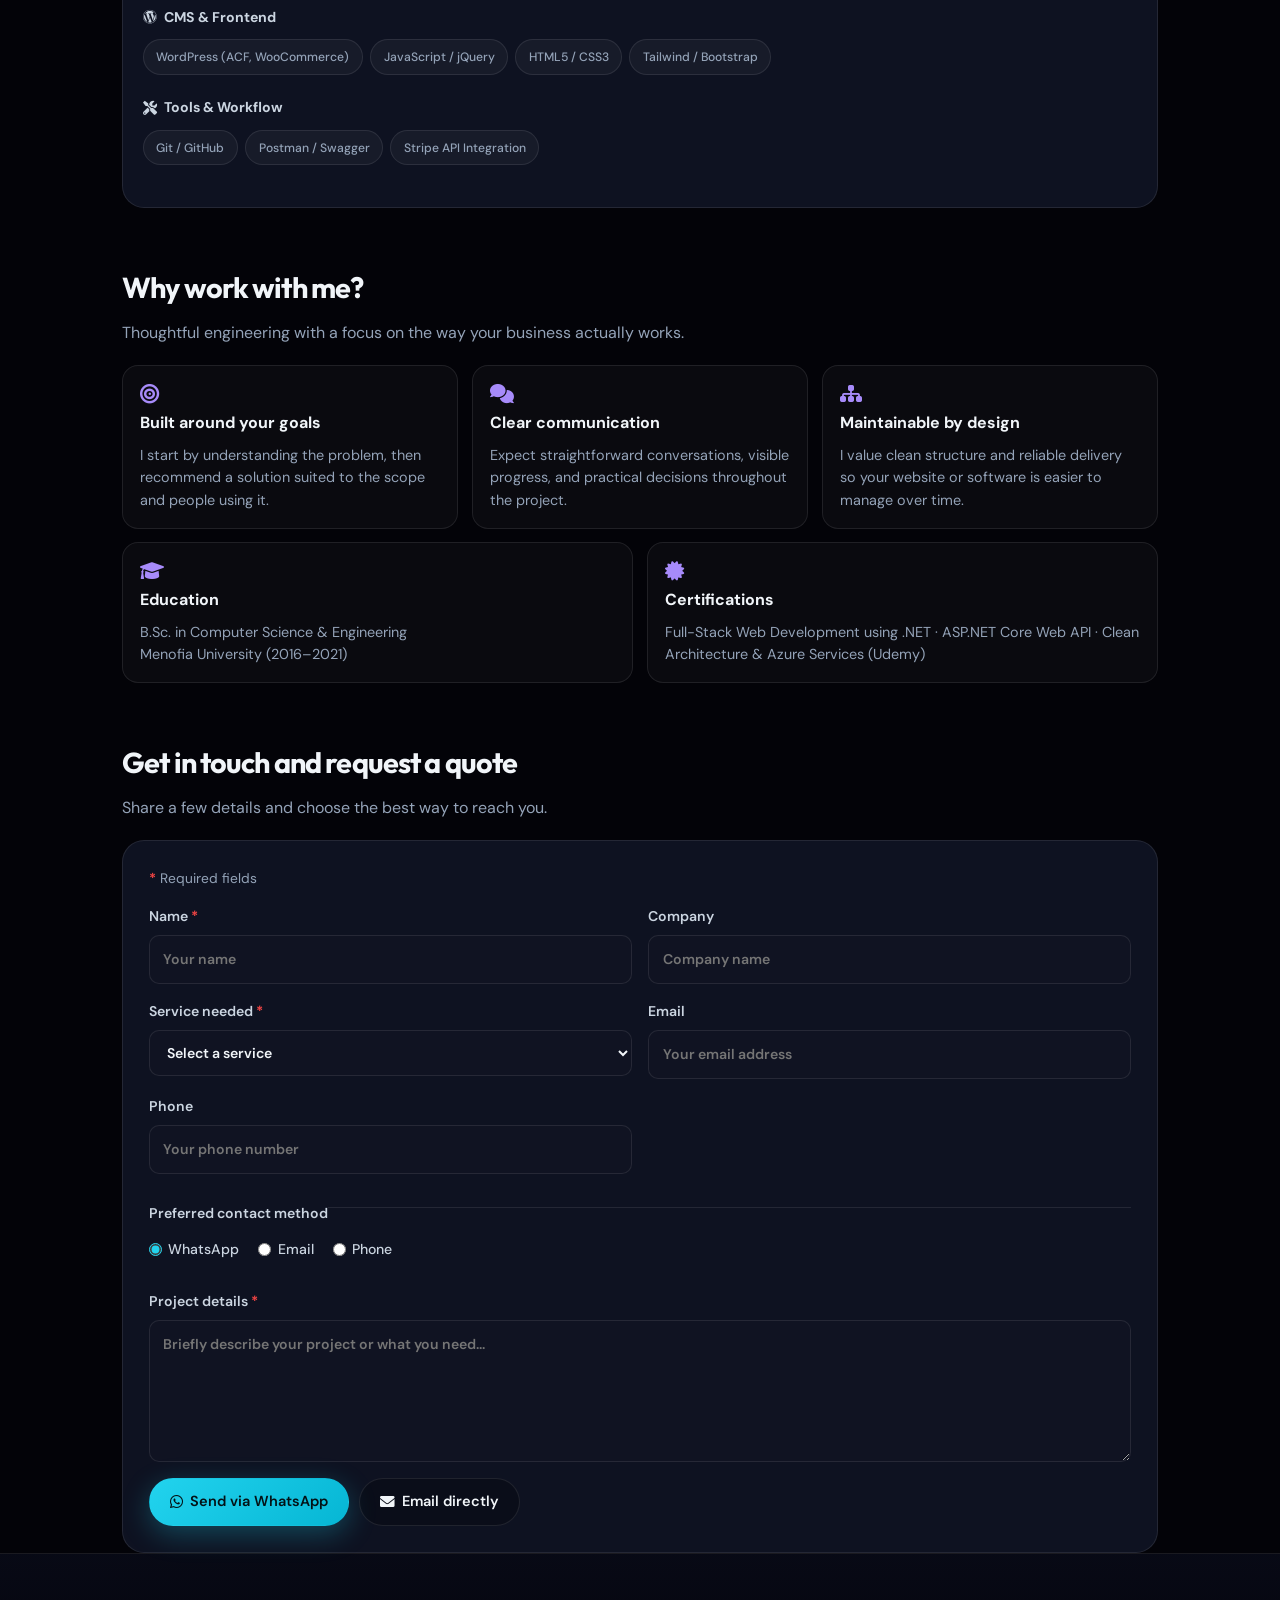
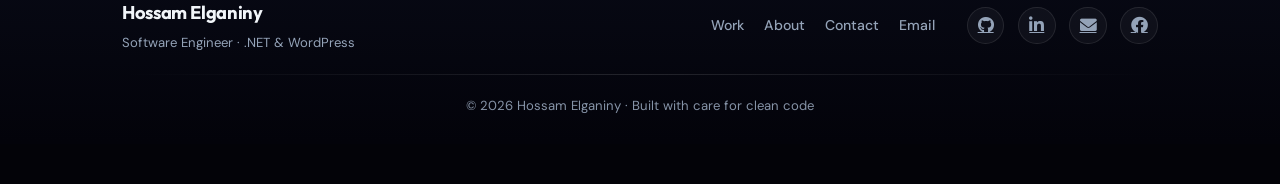
==== commit 211763a7: "Remove resume button and associated download functionality from navigation and scripts" ====
--- a/about.html
+++ b/about.html
@@ -25,7 +25,6 @@
       <a href="about.html" class="active">About</a>
       <a href="index.html#projects">Projects</a>
       <a href="index.html#contact">Contact</a>
-      <a href="#" class="resume-btn" id="resumeNavBtn"><i class="fas fa-download" aria-hidden="true"></i> Resume</a>
     </div>
   </div>
 </nav>
@@ -131,16 +130,6 @@
 </main>
 
 <script>
-  document.getElementById('resumeNavBtn')?.addEventListener('click', (e) => {
-    e.preventDefault();
-    const link = document.createElement('a');
-    link.href = "https://drive.google.com/uc?export=download&id=1dfZWVOH4s9GMu8-n0MBRi5Fx2hiuJVAJ";
-    link.download = "Resume.pdf";
-    document.body.appendChild(link);
-    link.click();
-    link.remove();
-  });
-
   document.querySelectorAll('[data-whatsapp-inquiry]').forEach(form => {
     form.addEventListener('submit', event => {
       event.preventDefault();
--- a/styles.css
+++ b/styles.css
@@ -204,7 +204,7 @@
   box-shadow: 0 8px 32px rgba(0, 0, 0, 0.25), inset 0 1px 0 rgba(255, 255, 255, 0.06);
 }
 
-.nav-pill > a:not(.resume-btn) {
+.nav-pill > a {
   color: var(--text-muted);
   text-decoration: none;
   font-weight: 500;
@@ -214,36 +214,15 @@
   transition: color 0.2s ease, background 0.2s ease;
 }
 
-.nav-pill > a:not(.resume-btn):hover {
+.nav-pill > a:hover {
   color: var(--text);
   background: rgba(255, 255, 255, 0.06);
 }
 
-.nav-pill > a:not(.resume-btn).active {
+.nav-pill > a.active {
   color: var(--text);
   background: rgba(34, 211, 238, 0.12);
   box-shadow: inset 0 0 0 1px rgba(34, 211, 238, 0.25);
-}
-
-.nav-pill .resume-btn {
-  margin-left: 0.25rem;
-}
-
-.resume-btn {
-  background: linear-gradient(135deg, var(--accent), #0891b2);
-  padding: 0.42rem 1rem;
-  border-radius: var(--radius-pill);
-  color: #04201f !important;
-  font-weight: 700;
-  font-size: 0.8rem;
-  box-shadow: 0 4px 20px rgba(34, 211, 238, 0.25);
-  transition: transform 0.2s ease, filter 0.2s ease;
-  text-decoration: none;
-}
-
-.resume-btn:hover {
-  filter: brightness(1.08);
-  transform: translateY(-1px);
 }
 
 /* ---------- Sections ---------- */
@@ -1535,7 +1514,7 @@
     padding: 0.3rem;
   }
 
-  .nav-pill > a:not(.resume-btn) {
+  .nav-pill > a {
     padding: 0.38rem 0.65rem;
     font-size: 0.82rem;
   }
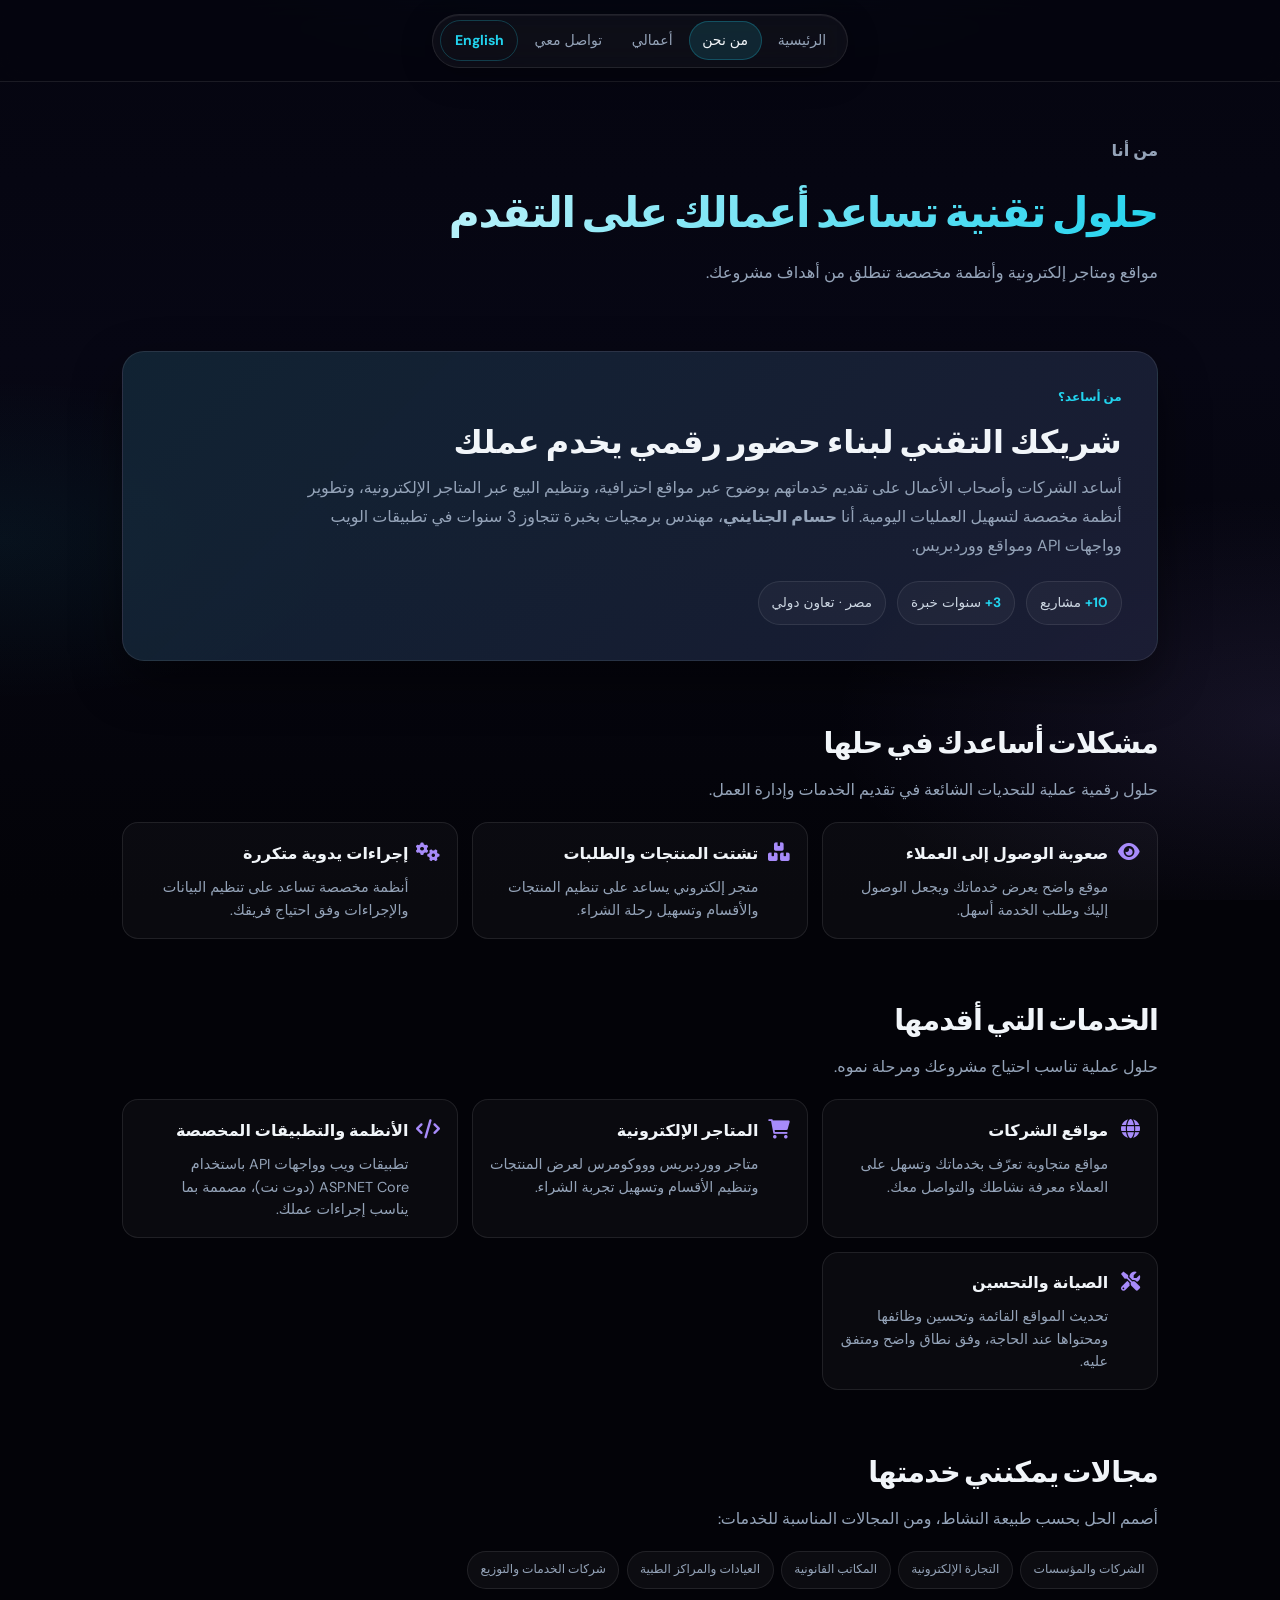
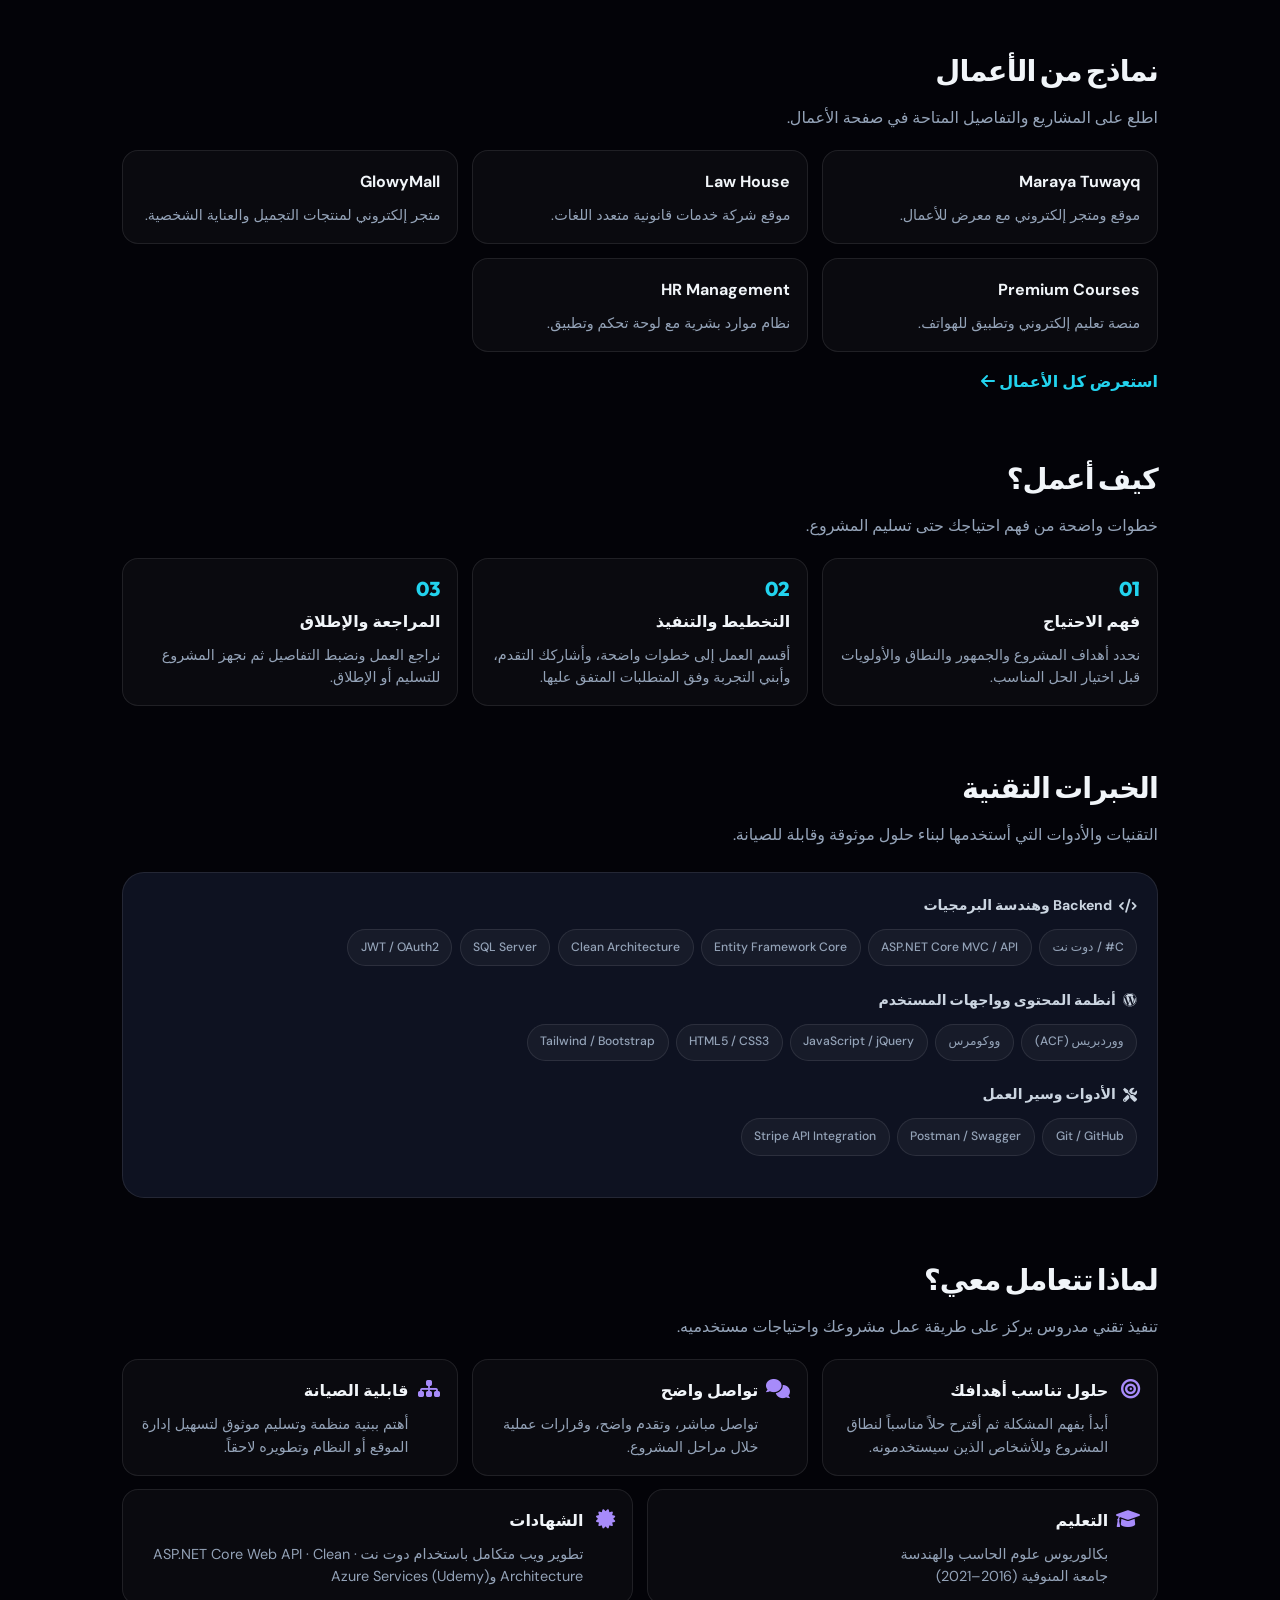
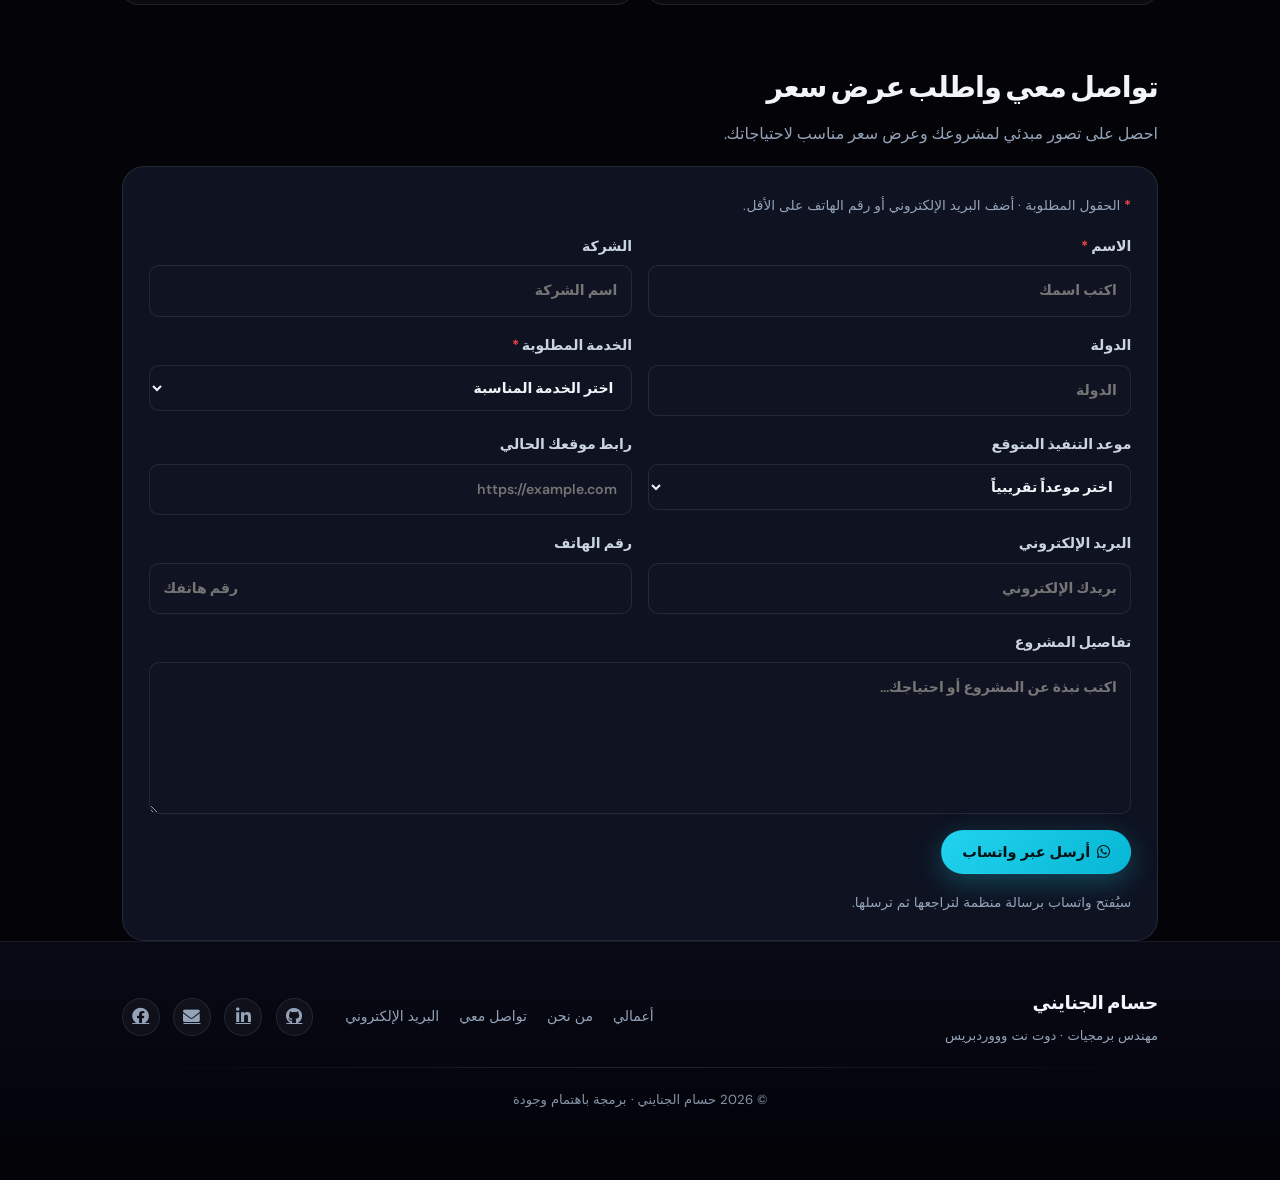
==== commit 68f1f570: "update" ====
--- a/about.html
+++ b/about.html
@@ -1,11 +1,12 @@
 <!DOCTYPE html>
-<html lang="en">
+<html lang="ar" dir="rtl">
 <head>
   <meta charset="UTF-8">
   <meta name="viewport" content="width=device-width, initial-scale=1.0, viewport-fit=cover">
-  <meta name="description" content="Learn how Hossam Elganiny helps businesses with professional websites, WooCommerce stores, and custom ASP.NET Core software.">
+  <meta name="description" content="تعرف على خدمات حسام الجنايني في تطوير مواقع الشركات والمتاجر الإلكترونية والأنظمة البرمجية المخصصة.">
   <meta name="theme-color" content="#06060f">
-  <title>About Hossam Elganiny | Web & .NET Developer</title>
+  <title>عن حسام الجنايني | تطوير المواقع والأنظمة الإلكترونية</title>
+  <link rel="alternate" hreflang="en" href="about-en.html">
   <link href="https://fonts.googleapis.com/css2?family=DM+Sans:ital,opsz,wght@0,9..40,400;0,9..40,500;0,9..40,600;0,9..40,700&family=Outfit:wght@400;500;600;700;800&display=swap" rel="stylesheet">
   <link rel="stylesheet" href="https://cdnjs.cloudflare.com/ajax/libs/font-awesome/6.0.0-beta3/css/all.min.css">
   <link rel="stylesheet" href="styles.css">
@@ -18,13 +19,14 @@
 </div>
 
 <!-- Navigation Bar -->
-<nav class="navbar" aria-label="Main">
+<nav class="navbar" aria-label="التنقل الرئيسي">
   <div class="nav-container nav-container--center">
     <div class="nav-pill">
-      <a href="index.html">Home</a>
-      <a href="about.html" class="active">About</a>
-      <a href="index.html#projects">Projects</a>
-      <a href="index.html#contact">Contact</a>
+      <a href="index.html">الرئيسية</a>
+      <a href="about.html" class="active">من نحن</a>
+      <a href="index.html#projects">أعمالي</a>
+      <a href="index.html#contact">تواصل معي</a>
+      <a href="about-en.html" class="language-toggle" lang="en" aria-label="Switch to English">English</a>
     </div>
   </div>
 </nav>
@@ -33,72 +35,102 @@
 
 <!-- Page Header -->
 <header class="page-header shell reveal">
-  <p class="hero-kicker">About</p>
-  <h1>Technology that moves your business forward</h1>
-  <p>Websites, online stores, and custom software shaped around your goals.</p>
+  <p class="hero-kicker">من أنا</p>
+  <h1>حلول تقنية تساعد أعمالك على التقدم</h1>
+  <p>مواقع ومتاجر إلكترونية وأنظمة مخصصة تنطلق من أهداف مشروعك.</p>
 </header>
 
 <section class="about-content-section shell reveal" aria-labelledby="about-me-heading">
   <div class="about-intro-card">
-    <p class="hero-kicker">About me</p>
-    <h2 id="about-me-heading">A hands-on software engineer and your technical partner</h2>
-    <p>I'm <strong>Hossam Elganiny</strong>, a Software Engineer with 3+ years of experience building web applications, APIs, and WordPress websites. I work with businesses and teams to understand what they need, choose a practical approach, and deliver software that's clear to use and maintain.</p>
-    <div class="about-proof-points"><span><strong>10+</strong> projects</span><span><strong>3+</strong> years of experience</span><span>Based in Egypt · Working worldwide</span></div>
+    <p class="hero-kicker">من أساعد؟</p>
+    <h2 id="about-me-heading">شريكك التقني لبناء حضور رقمي يخدم عملك</h2>
+    <p>أساعد الشركات وأصحاب الأعمال على تقديم خدماتهم بوضوح عبر مواقع احترافية، وتنظيم البيع عبر المتاجر الإلكترونية، وتطوير أنظمة مخصصة لتسهيل العمليات اليومية. أنا <strong>حسام الجنايني</strong>، مهندس برمجيات بخبرة تتجاوز 3 سنوات في تطبيقات الويب وواجهات API ومواقع ووردبريس.</p>
+    <div class="about-proof-points"><span><strong>10+</strong> مشاريع</span><span><strong>3+</strong> سنوات خبرة</span><span>مصر · تعاون دولي</span></div>
+  </div>
+</section>
+
+<section class="about-content-section shell reveal" aria-labelledby="problems-heading">
+  <header class="section-head"><h2 id="problems-heading">مشكلات أساعدك في حلها</h2><p class="section-desc">حلول رقمية عملية للتحديات الشائعة في تقديم الخدمات وإدارة العمل.</p></header>
+  <div class="about-card-grid">
+    <article class="info-card"><i class="fas fa-eye" aria-hidden="true"></i><h3>صعوبة الوصول إلى العملاء</h3><p>موقع واضح يعرض خدماتك ويجعل الوصول إليك وطلب الخدمة أسهل.</p></article>
+    <article class="info-card"><i class="fas fa-boxes-stacked" aria-hidden="true"></i><h3>تشتت المنتجات والطلبات</h3><p>متجر إلكتروني يساعد على تنظيم المنتجات والأقسام وتسهيل رحلة الشراء.</p></article>
+    <article class="info-card"><i class="fas fa-gears" aria-hidden="true"></i><h3>إجراءات يدوية متكررة</h3><p>أنظمة مخصصة تساعد على تنظيم البيانات والإجراءات وفق احتياج فريقك.</p></article>
   </div>
 </section>
 
 <section class="about-content-section shell reveal" aria-labelledby="services-heading">
-  <header class="section-head"><h2 id="services-heading">What I can build for you</h2><p class="section-desc">Practical digital services, aligned with your business needs.</p></header>
-  <div class="about-card-grid">
-    <article class="info-card"><i class="fas fa-globe" aria-hidden="true"></i><h3>Business websites</h3><p>Professional, responsive websites that explain your offer and make it easy for customers to get in touch.</p></article>
-    <article class="info-card"><i class="fas fa-shopping-cart" aria-hidden="true"></i><h3>Online stores</h3><p>WordPress and WooCommerce stores with organized products and a straightforward shopping experience.</p></article>
-    <article class="info-card"><i class="fas fa-code" aria-hidden="true"></i><h3>Custom software</h3><p>ASP.NET Core applications and APIs built around your workflows, with maintainable architecture.</p></article>
-  </div>
+  <header class="section-head"><h2 id="services-heading">الخدمات التي أقدمها</h2><p class="section-desc">حلول عملية تناسب احتياج مشروعك ومرحلة نموه.</p></header>
+  <div class="about-card-grid">
+    <article class="info-card"><i class="fas fa-globe" aria-hidden="true"></i><h3>مواقع الشركات</h3><p>مواقع متجاوبة تعرّف بخدماتك وتسهل على العملاء معرفة نشاطك والتواصل معك.</p></article>
+    <article class="info-card"><i class="fas fa-shopping-cart" aria-hidden="true"></i><h3>المتاجر الإلكترونية</h3><p>متاجر ووردبريس وووكومرس لعرض المنتجات وتنظيم الأقسام وتسهيل تجربة الشراء.</p></article>
+    <article class="info-card"><i class="fas fa-code" aria-hidden="true"></i><h3>الأنظمة والتطبيقات المخصصة</h3><p>تطبيقات ويب وواجهات API باستخدام ASP.NET Core (دوت نت)، مصممة بما يناسب إجراءات عملك.</p></article>
+    <article class="info-card"><i class="fas fa-screwdriver-wrench" aria-hidden="true"></i><h3>الصيانة والتحسين</h3><p>تحديث المواقع القائمة وتحسين وظائفها ومحتواها عند الحاجة، وفق نطاق واضح ومتفق عليه.</p></article>
+  </div>
+</section>
+
+<section class="about-content-section shell reveal" aria-labelledby="sectors-heading">
+  <header class="section-head"><h2 id="sectors-heading">مجالات يمكنني خدمتها</h2><p class="section-desc">أصمم الحل بحسب طبيعة النشاط، ومن المجالات المناسبة للخدمات:</p></header>
+  <div class="skill-tags sector-tags"><span class="skill-tag">الشركات والمؤسسات</span><span class="skill-tag">التجارة الإلكترونية</span><span class="skill-tag">المكاتب القانونية</span><span class="skill-tag">العيادات والمراكز الطبية</span><span class="skill-tag">شركات الخدمات والتوزيع</span></div>
+</section>
+
+<section class="about-content-section shell reveal" aria-labelledby="examples-heading">
+  <header class="section-head"><h2 id="examples-heading">نماذج من الأعمال</h2><p class="section-desc">اطلع على المشاريع والتفاصيل المتاحة في صفحة الأعمال.</p></header>
+  <div class="about-card-grid">
+    <article class="info-card"><h3>Maraya Tuwayq</h3><p>موقع ومتجر إلكتروني مع معرض للأعمال.</p></article>
+    <article class="info-card"><h3>Law House</h3><p>موقع شركة خدمات قانونية متعدد اللغات.</p></article>
+    <article class="info-card"><h3>GlowyMall</h3><p>متجر إلكتروني لمنتجات التجميل والعناية الشخصية.</p></article>
+    <article class="info-card"><h3>Premium Courses</h3><p>منصة تعليم إلكتروني وتطبيق للهواتف.</p></article>
+    <article class="info-card"><h3>HR Management</h3><p>نظام موارد بشرية مع لوحة تحكم وتطبيق.</p></article>
+  </div>
+  <p class="about-examples-link"><a href="index.html#projects">استعرض كل الأعمال <i class="fas fa-arrow-left" aria-hidden="true"></i></a></p>
 </section>
 
 <section class="about-content-section shell reveal" aria-labelledby="process-heading">
-  <header class="section-head"><h2 id="process-heading">How I work</h2><p class="section-desc">A clear process keeps the project focused from first conversation to handoff.</p></header>
+  <header class="section-head"><h2 id="process-heading">كيف أعمل؟</h2><p class="section-desc">خطوات واضحة من فهم احتياجك حتى تسليم المشروع.</p></header>
   <div class="about-card-grid about-process-grid">
-    <article class="info-card"><span class="process-number">01</span><h3>Understand</h3><p>We discuss your goals, audience, scope, and priorities before choosing the right solution.</p></article>
-    <article class="info-card"><span class="process-number">02</span><h3>Plan and build</h3><p>I break the work into clear steps, share progress, and shape the experience around your requirements.</p></article>
-    <article class="info-card"><span class="process-number">03</span><h3>Review and launch</h3><p>We review the finished work together, refine details, and prepare the project for handoff or launch.</p></article>
+    <article class="info-card"><span class="process-number">01</span><h3>فهم الاحتياج</h3><p>نحدد أهداف المشروع والجمهور والنطاق والأولويات قبل اختيار الحل المناسب.</p></article>
+    <article class="info-card"><span class="process-number">02</span><h3>التخطيط والتنفيذ</h3><p>أقسم العمل إلى خطوات واضحة، وأشاركك التقدم، وأبني التجربة وفق المتطلبات المتفق عليها.</p></article>
+    <article class="info-card"><span class="process-number">03</span><h3>المراجعة والإطلاق</h3><p>نراجع العمل ونضبط التفاصيل ثم نجهز المشروع للتسليم أو الإطلاق.</p></article>
   </div>
 </section>
 
 <section class="about-content-section shell reveal" aria-labelledby="expertise-heading">
-  <header class="section-head"><h2 id="expertise-heading">Technical expertise</h2><p class="section-desc">The technologies and tools I use to deliver reliable, maintainable work.</p></header>
+  <header class="section-head"><h2 id="expertise-heading">الخبرات التقنية</h2><p class="section-desc">التقنيات والأدوات التي أستخدمها لبناء حلول موثوقة وقابلة للصيانة.</p></header>
   <div class="skills-section about-skills-section">
-    <div class="skill-category"><h3><i class="fas fa-code" aria-hidden="true"></i> Backend & Architecture</h3><div class="skill-tags"><span class="skill-tag">C# / .NET</span><span class="skill-tag">ASP.NET Core MVC / API</span><span class="skill-tag">Entity Framework Core</span><span class="skill-tag">Clean Architecture</span><span class="skill-tag">SQL Server</span><span class="skill-tag">JWT / OAuth2</span></div></div>
-    <div class="skill-category"><h3><i class="fab fa-wordpress" aria-hidden="true"></i> CMS & Frontend</h3><div class="skill-tags"><span class="skill-tag">WordPress (ACF, WooCommerce)</span><span class="skill-tag">JavaScript / jQuery</span><span class="skill-tag">HTML5 / CSS3</span><span class="skill-tag">Tailwind / Bootstrap</span></div></div>
-    <div class="skill-category"><h3><i class="fas fa-tools" aria-hidden="true"></i> Tools & Workflow</h3><div class="skill-tags"><span class="skill-tag">Git / GitHub</span><span class="skill-tag">Postman / Swagger</span><span class="skill-tag">Stripe API Integration</span></div></div>
+    <div class="skill-category"><h3><i class="fas fa-code" aria-hidden="true"></i> Backend وهندسة البرمجيات</h3><div class="skill-tags"><span class="skill-tag">C# / دوت نت</span><span class="skill-tag">ASP.NET Core MVC / API</span><span class="skill-tag">Entity Framework Core</span><span class="skill-tag">Clean Architecture</span><span class="skill-tag">SQL Server</span><span class="skill-tag">JWT / OAuth2</span></div></div>
+    <div class="skill-category"><h3><i class="fab fa-wordpress" aria-hidden="true"></i> أنظمة المحتوى وواجهات المستخدم</h3><div class="skill-tags"><span class="skill-tag">ووردبريس (ACF)</span><span class="skill-tag">ووكومرس</span><span class="skill-tag">JavaScript / jQuery</span><span class="skill-tag">HTML5 / CSS3</span><span class="skill-tag">Tailwind / Bootstrap</span></div></div>
+    <div class="skill-category"><h3><i class="fas fa-tools" aria-hidden="true"></i> الأدوات وسير العمل</h3><div class="skill-tags"><span class="skill-tag">Git / GitHub</span><span class="skill-tag">Postman / Swagger</span><span class="skill-tag">Stripe API Integration</span></div></div>
   </div>
 </section>
 
 <section class="about-content-section shell reveal" aria-labelledby="why-me-heading">
-  <header class="section-head"><h2 id="why-me-heading">Why work with me?</h2><p class="section-desc">Thoughtful engineering with a focus on the way your business actually works.</p></header>
-  <div class="about-card-grid">
-    <article class="info-card"><i class="fas fa-bullseye" aria-hidden="true"></i><h3>Built around your goals</h3><p>I start by understanding the problem, then recommend a solution suited to the scope and people using it.</p></article>
-    <article class="info-card"><i class="fas fa-comments" aria-hidden="true"></i><h3>Clear communication</h3><p>Expect straightforward conversations, visible progress, and practical decisions throughout the project.</p></article>
-    <article class="info-card"><i class="fas fa-sitemap" aria-hidden="true"></i><h3>Maintainable by design</h3><p>I value clean structure and reliable delivery so your website or software is easier to manage over time.</p></article>
+  <header class="section-head"><h2 id="why-me-heading">لماذا تتعامل معي؟</h2><p class="section-desc">تنفيذ تقني مدروس يركز على طريقة عمل مشروعك واحتياجات مستخدميه.</p></header>
+  <div class="about-card-grid">
+    <article class="info-card"><i class="fas fa-bullseye" aria-hidden="true"></i><h3>حلول تناسب أهدافك</h3><p>أبدأ بفهم المشكلة ثم أقترح حلاً مناسباً لنطاق المشروع وللأشخاص الذين سيستخدمونه.</p></article>
+    <article class="info-card"><i class="fas fa-comments" aria-hidden="true"></i><h3>تواصل واضح</h3><p>تواصل مباشر، وتقدم واضح، وقرارات عملية خلال مراحل المشروع.</p></article>
+    <article class="info-card"><i class="fas fa-sitemap" aria-hidden="true"></i><h3>قابلية الصيانة</h3><p>أهتم ببنية منظمة وتسليم موثوق لتسهيل إدارة الموقع أو النظام وتطويره لاحقاً.</p></article>
   </div>
   <div class="about-credentials">
-    <div class="info-card"><i class="fas fa-graduation-cap" aria-hidden="true"></i><h3>Education</h3><p>B.Sc. in Computer Science & Engineering<br>Menofia University (2016–2021)</p></div>
-    <div class="info-card"><i class="fas fa-certificate" aria-hidden="true"></i><h3>Certifications</h3><p>Full-Stack Web Development using .NET · ASP.NET Core Web API · Clean Architecture & Azure Services (Udemy)</p></div>
+    <div class="info-card"><i class="fas fa-graduation-cap" aria-hidden="true"></i><h3>التعليم</h3><p>بكالوريوس علوم الحاسب والهندسة<br>جامعة المنوفية (2016–2021)</p></div>
+    <div class="info-card"><i class="fas fa-certificate" aria-hidden="true"></i><h3>الشهادات</h3><p>تطوير ويب متكامل باستخدام دوت نت · ASP.NET Core Web API · Clean Architecture وAzure Services (Udemy)</p></div>
   </div>
 </section>
 
 <section id="project-inquiry" class="about-content-section shell reveal" aria-labelledby="inquiry-heading">
-  <header class="section-head"><h2 id="inquiry-heading">Get in touch and request a quote</h2><p class="section-desc">Share a few details and choose the best way to reach you.</p></header>
+  <header class="section-head"><h2 id="inquiry-heading">تواصل معي واطلب عرض سعر</h2><p class="section-desc">احصل على تصور مبدئي لمشروعك وعرض سعر مناسب لاحتياجاتك.</p></header>
   <form class="project-inquiry-form" data-whatsapp-inquiry>
-    <p class="form-preview-note inquiry-wide"><span class="required-marker">*</span> Required fields</p>
-    <label><span class="field-label">Name <span class="required-marker" aria-hidden="true">*</span><span class="visually-hidden">(required)</span></span><input name="name" autocomplete="name" placeholder="Your name" required></label>
-    <label>Company<input name="company" autocomplete="organization" placeholder="Company name"></label>
-    <label><span class="field-label">Service needed <span class="required-marker" aria-hidden="true">*</span><span class="visually-hidden">(required)</span></span><select name="service" required><option value="" selected disabled>Select a service</option><option>Business website</option><option>Online store</option><option>Custom software / .NET</option><option>Other</option></select></label>
-    <label>Email<input name="email" type="email" autocomplete="email" placeholder="Your email address"></label>
-    <label>Phone<input name="phone" type="tel" autocomplete="tel" placeholder="Your phone number"></label>
-    <fieldset class="contact-preference inquiry-wide"><legend>Preferred contact method</legend><label><input type="radio" name="preferredContact" value="WhatsApp" checked> WhatsApp</label><label><input type="radio" name="preferredContact" value="Email"> Email</label><label><input type="radio" name="preferredContact" value="Phone"> Phone</label></fieldset>
-    <label class="inquiry-wide"><span class="field-label">Project details <span class="required-marker" aria-hidden="true">*</span><span class="visually-hidden">(required)</span></span><textarea name="details" rows="5" placeholder="Briefly describe your project or what you need..." required></textarea></label>
-    <div class="inquiry-actions inquiry-wide"><button type="submit" class="btn btn-primary"><i class="fab fa-whatsapp" aria-hidden="true"></i> Send via WhatsApp</button><a href="mailto:hossamelsayed676@gmail.com" class="btn btn-outline-light"><i class="fas fa-envelope" aria-hidden="true"></i> Email directly</a></div>
+    <p class="form-preview-note inquiry-wide"><span class="required-marker">*</span> الحقول المطلوبة · أضف البريد الإلكتروني أو رقم الهاتف على الأقل.</p>
+    <label><span class="field-label">الاسم <span class="required-marker" aria-hidden="true">*</span><span class="visually-hidden">(مطلوب)</span></span><input name="name" autocomplete="name" placeholder="اكتب اسمك" required></label>
+    <label>الشركة<input name="company" autocomplete="organization" placeholder="اسم الشركة"></label>
+    <label>الدولة<input name="country" autocomplete="country-name" placeholder="الدولة"></label>
+    <label><span class="field-label">الخدمة المطلوبة <span class="required-marker" aria-hidden="true">*</span><span class="visually-hidden">(مطلوب)</span></span><select name="service" required><option value="" selected disabled>اختر الخدمة المناسبة</option><option value="موقع شركة">موقع شركة</option><option value="متجر إلكتروني">متجر إلكتروني</option><option value="نظام أو تطبيق مخصص">نظام أو تطبيق مخصص</option><option value="أخرى">أخرى</option></select></label>
+    <label>موعد التنفيذ المتوقع<select name="timeline"><option value="" selected>اختر موعداً تقريبياً</option><option>في أقرب وقت</option><option>خلال شهر</option><option>خلال شهر إلى 3 أشهر</option><option>مرن</option></select></label>
+    <label>رابط موقعك الحالي<input name="website" type="url" placeholder="https://example.com"></label>
+    <label>البريد الإلكتروني<input name="email" type="email" autocomplete="email" placeholder="بريدك الإلكتروني"></label>
+    <label>رقم الهاتف<input name="phone" type="tel" autocomplete="tel" placeholder="رقم هاتفك"></label>
+    <label class="inquiry-wide">تفاصيل المشروع<textarea name="details" rows="5" placeholder="اكتب نبذة عن المشروع أو احتياجك..."></textarea></label>
+    <div class="inquiry-actions inquiry-wide"><button type="submit" class="btn btn-primary"><i class="fab fa-whatsapp" aria-hidden="true"></i> أرسل عبر واتساب</button></div>
+    <p class="form-preview-note inquiry-wide">سيُفتح واتساب برسالة منظمة لتراجعها ثم ترسلها.</p>
   </form>
 </section>
 
@@ -106,14 +138,14 @@
   <div class="shell footer-shell">
     <div class="footer-top">
       <div class="footer-brand">
-        <span class="footer-brand__name">Hossam Elganiny</span>
-        <span class="footer-brand__tag">Software Engineer · .NET & WordPress</span>
+      <span class="footer-brand__name">حسام الجنايني</span>
+      <span class="footer-brand__tag">مهندس برمجيات · دوت نت وووردبريس</span>
       </div>
       <nav class="footer-links" aria-label="Footer">
-        <a href="index.html#projects">Work</a>
-        <a href="about.html">About</a>
-        <a href="index.html#contact">Contact</a>
-        <a href="mailto:hossamelsayed676@gmail.com">Email</a>
+        <a href="index.html#projects">أعمالي</a>
+        <a href="about.html">من نحن</a>
+        <a href="index.html#contact">تواصل معي</a>
+        <a href="mailto:hossamelsayed676@gmail.com">البريد الإلكتروني</a>
       </nav>
       <div class="social-links footer-social">
         <a href="https://github.com/hossamElgainy" target="_blank" rel="noopener noreferrer" aria-label="GitHub"><i class="fab fa-github"></i></a>
@@ -123,7 +155,7 @@
       </div>
     </div>
     <div class="footer-divider" aria-hidden="true"></div>
-    <p class="footer-copy">© 2026 Hossam Elganiny · Built with care for clean code</p>
+    <p class="footer-copy">© 2026 حسام الجنايني · برمجة باهتمام وجودة</p>
   </div>
 </footer>
 
@@ -134,22 +166,38 @@
     form.addEventListener('submit', event => {
       event.preventDefault();
       const data = new FormData(form);
+      if (!form.elements.email.value.trim() && !form.elements.phone.value.trim()) {
+        const error = 'أدخل البريد الإلكتروني أو رقم الهاتف على الأقل.';
+        form.elements.email.setCustomValidity(error);
+        form.elements.phone.setCustomValidity(error);
+        form.reportValidity();
+        return;
+      }
       const message = [
-        'NEW PROJECT INQUIRY',
+        'طلب مشروع جديد',
         '────────────────────',
-        `Name: ${data.get('name')}`,
-        `Company: ${data.get('company') || 'Not provided'}`,
-        `Service: ${data.get('service')}`,
-        `Preferred contact: ${data.get('preferredContact') || 'Not specified'}`,
-        `Email: ${data.get('email') || 'Not provided'}`,
-        `Phone: ${data.get('phone') || 'Not provided'}`,
+        `الاسم: ${data.get('name')}`,
+        `الشركة: ${data.get('company') || 'غير مذكور'}`,
+        `الدولة: ${data.get('country') || 'غير مذكورة'}`,
+        `الخدمة: ${data.get('service')}`,
+        `موعد التنفيذ: ${data.get('timeline') || 'غير محدد'}`,
+        `الموقع الحالي: ${data.get('website') || 'غير مذكور'}`,
+        `البريد الإلكتروني: ${data.get('email') || 'غير مذكور'}`,
+        `الهاتف: ${data.get('phone') || 'غير مذكور'}`,
         '',
-        'Project details:',
-        data.get('details')
+        'تفاصيل المشروع:',
+        data.get('details') || 'لم تُذكر تفاصيل إضافية.'
       ].join('\n');
       window.location.href = `https://wa.me/201200396844?text=${encodeURIComponent(message)}`;
     });
   });
+  document.querySelectorAll('[data-whatsapp-inquiry] input[name="email"], [data-whatsapp-inquiry] input[name="phone"]').forEach(input => input.addEventListener('input', () => {
+    const form = input.form;
+    if (form.elements.email.value.trim() || form.elements.phone.value.trim()) {
+      form.elements.email.setCustomValidity('');
+      form.elements.phone.setCustomValidity('');
+    }
+  }));
 
 </script>
 <script src="canvas-bg.js" defer></script>
--- a/styles.css
+++ b/styles.css
@@ -225,6 +225,12 @@
   box-shadow: inset 0 0 0 1px rgba(34, 211, 238, 0.25);
 }
 
+.nav-pill > a.language-toggle {
+  color: var(--accent);
+  border: 1px solid rgba(34, 211, 238, 0.24);
+  font-weight: 700;
+}
+
 /* ---------- Sections ---------- */
 .page-section {
   padding: var(--section-pad) 0;
@@ -313,6 +319,7 @@
 
 .hero-inner--split {
   display: grid;
+  direction: ltr;
   grid-template-columns: minmax(0, 1.18fr) minmax(260px, 0.82fr);
   grid-template-areas: "copy portrait";
   align-items: center;
@@ -1010,6 +1017,25 @@
 .about-proof-points strong { color: var(--accent); }
 .about-card-grid { display: grid; grid-template-columns: repeat(3, minmax(0, 1fr)); gap: 0.85rem; }
 .about-card-grid .info-card { margin: 0; height: 100%; }
+.about-card-grid .info-card:has(> i), .about-credentials .info-card:has(> i) {
+  display: grid;
+  grid-template-columns: 1.35rem minmax(0, 1fr);
+  column-gap: 0.65rem;
+  align-content: start;
+}
+.about-card-grid .info-card:has(> i) > i, .about-credentials .info-card:has(> i) > i {
+  grid-column: 1;
+  grid-row: 1;
+  margin: 0.12rem 0 0;
+}
+.about-card-grid .info-card:has(> i) > h3, .about-credentials .info-card:has(> i) > h3 {
+  grid-column: 2;
+  grid-row: 1;
+}
+.about-card-grid .info-card:has(> i) > p, .about-credentials .info-card:has(> i) > p {
+  grid-column: 2;
+  grid-row: 2;
+}
 .about-card-grid .info-card h3, .about-credentials .info-card h3 { color: var(--text); font-size: 1rem; margin-bottom: 0.45rem; }
 .about-card-grid .info-card p, .about-credentials .info-card p { font-size: 0.9rem; }
 .process-number { display: block; margin-bottom: 0.4rem; color: var(--accent); font: 800 1.25rem var(--font-display); }
@@ -1029,6 +1055,21 @@
 .required-marker { color: #ef4444; font-weight: 800; }
 .form-preview-note { margin: 0; color: var(--text-muted); font-size: 0.86rem; }
 .project-inquiry-form button[type="submit"] { cursor: pointer; }
+.about-examples-link { margin-top: 1rem; }
+.about-examples-link a { color: var(--accent); font-weight: 700; text-decoration: none; }
+.about-examples-link a:hover { color: var(--text); }
+
+html[lang="ar"] body { direction: rtl; font-family: Tahoma, "DM Sans", system-ui, sans-serif; line-height: 1.8; }
+html[lang="ar"] .hero-kicker { letter-spacing: 0; text-transform: none; }
+html[lang="ar"] .hero-inner--split .hero-content { text-align: right; }
+html[lang="ar"] .hero-inner--split .hero-copy { direction: rtl; }
+html[lang="ar"] .hero-inner--split .hero-content h1,
+html[lang="ar"] .hero-inner--split .title-highlight,
+html[lang="ar"] .hero-inner--split .hero-description { margin-left: auto; margin-right: 0; }
+html[lang="ar"] .hero-inner--split .cta-group { justify-content: flex-start; }
+html[lang="ar"] .stat-label { letter-spacing: 0; }
+html[lang="ar"] .case-study-intro,
+html[lang="ar"] .case-study-item { border-left: 0; border-right: 3px solid var(--accent-2); }
 .inquiry-wide { grid-column: 1 / -1; }
 .inquiry-actions { display: flex; flex-wrap: wrap; gap: 0.65rem; }
 
@@ -1506,6 +1547,9 @@
   .hero-inner--split .hero-content h1,
   .hero-inner--split .title-highlight,
   .hero-inner--split .hero-description { margin-left: auto; margin-right: auto; }
+  html[lang="ar"] .hero-inner--split .hero-content h1,
+  html[lang="ar"] .hero-inner--split .title-highlight,
+  html[lang="ar"] .hero-inner--split .hero-description { margin-left: auto; margin-right: auto; text-align: center; }
   .hero-inner--split .cta-group { justify-content: center; }
   .hero-inner--split .stats-bar { grid-template-columns: repeat(3, minmax(0, 1fr)); }
 
